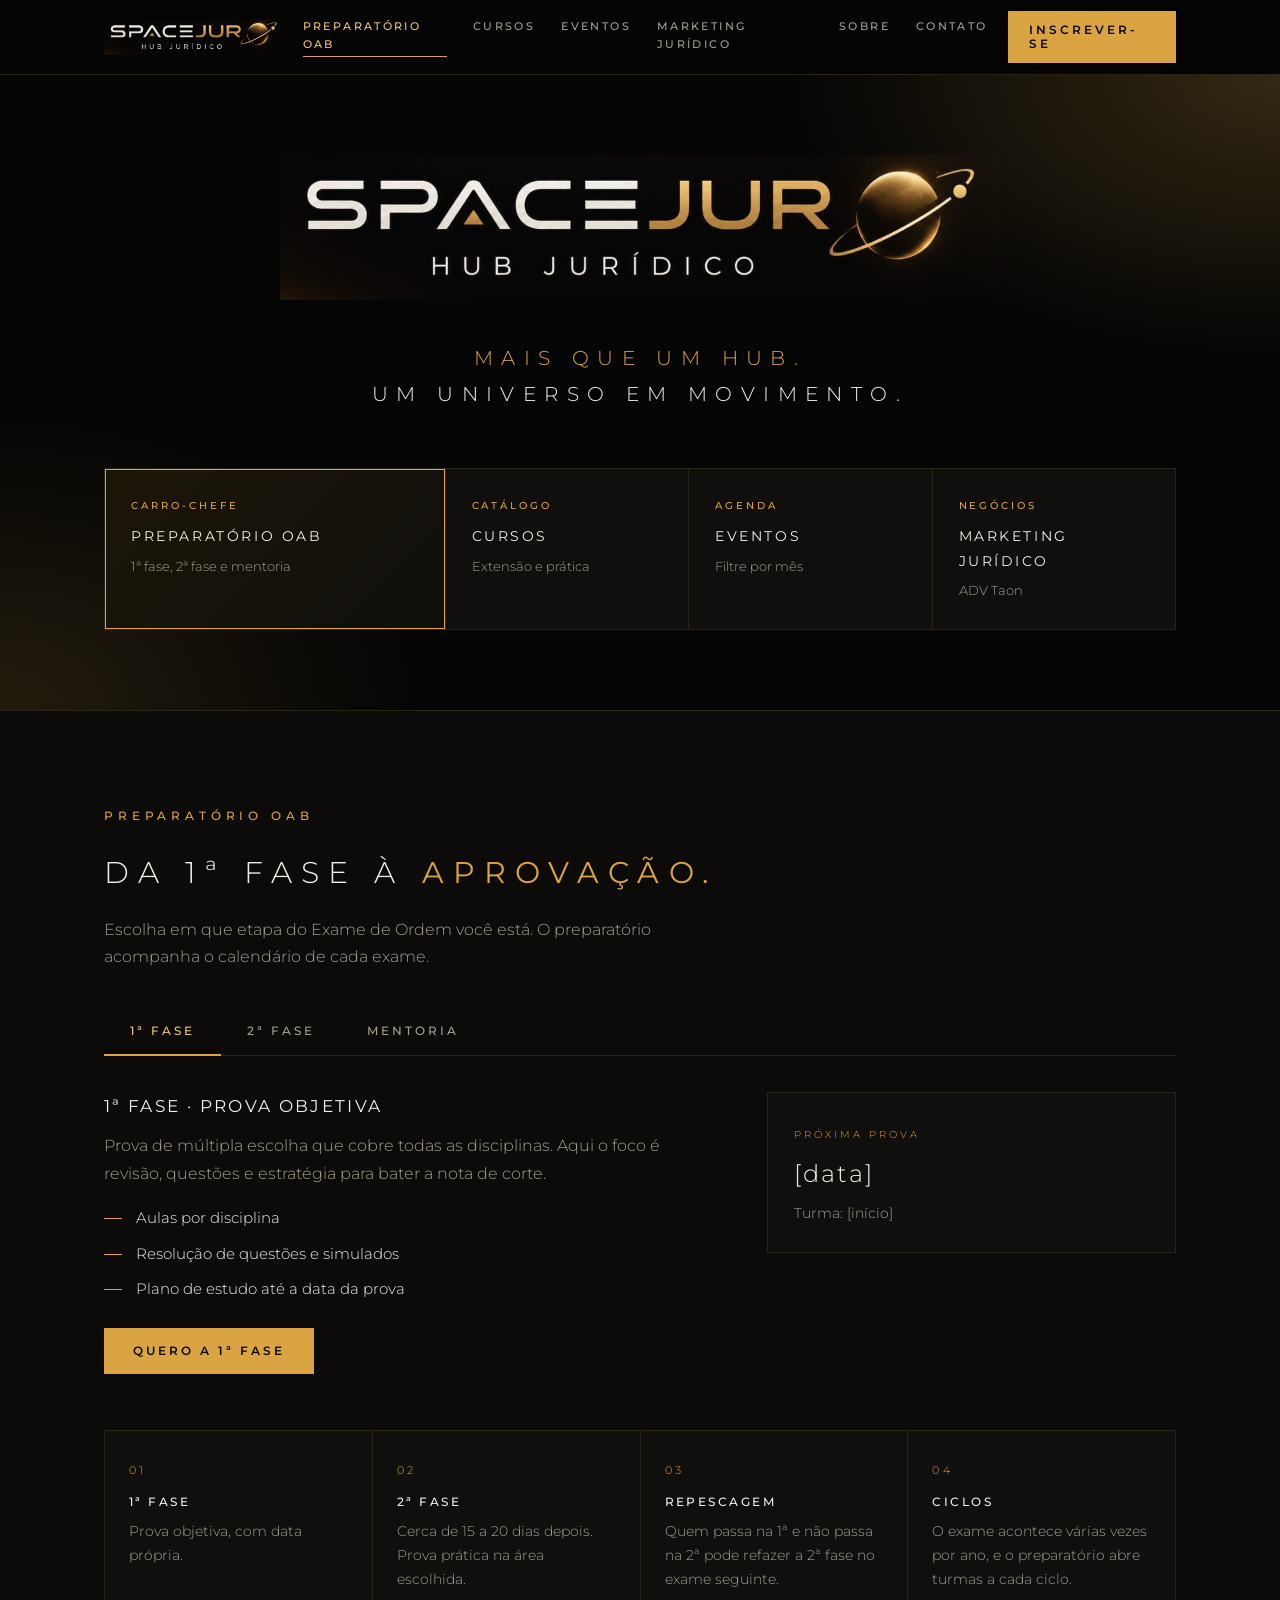
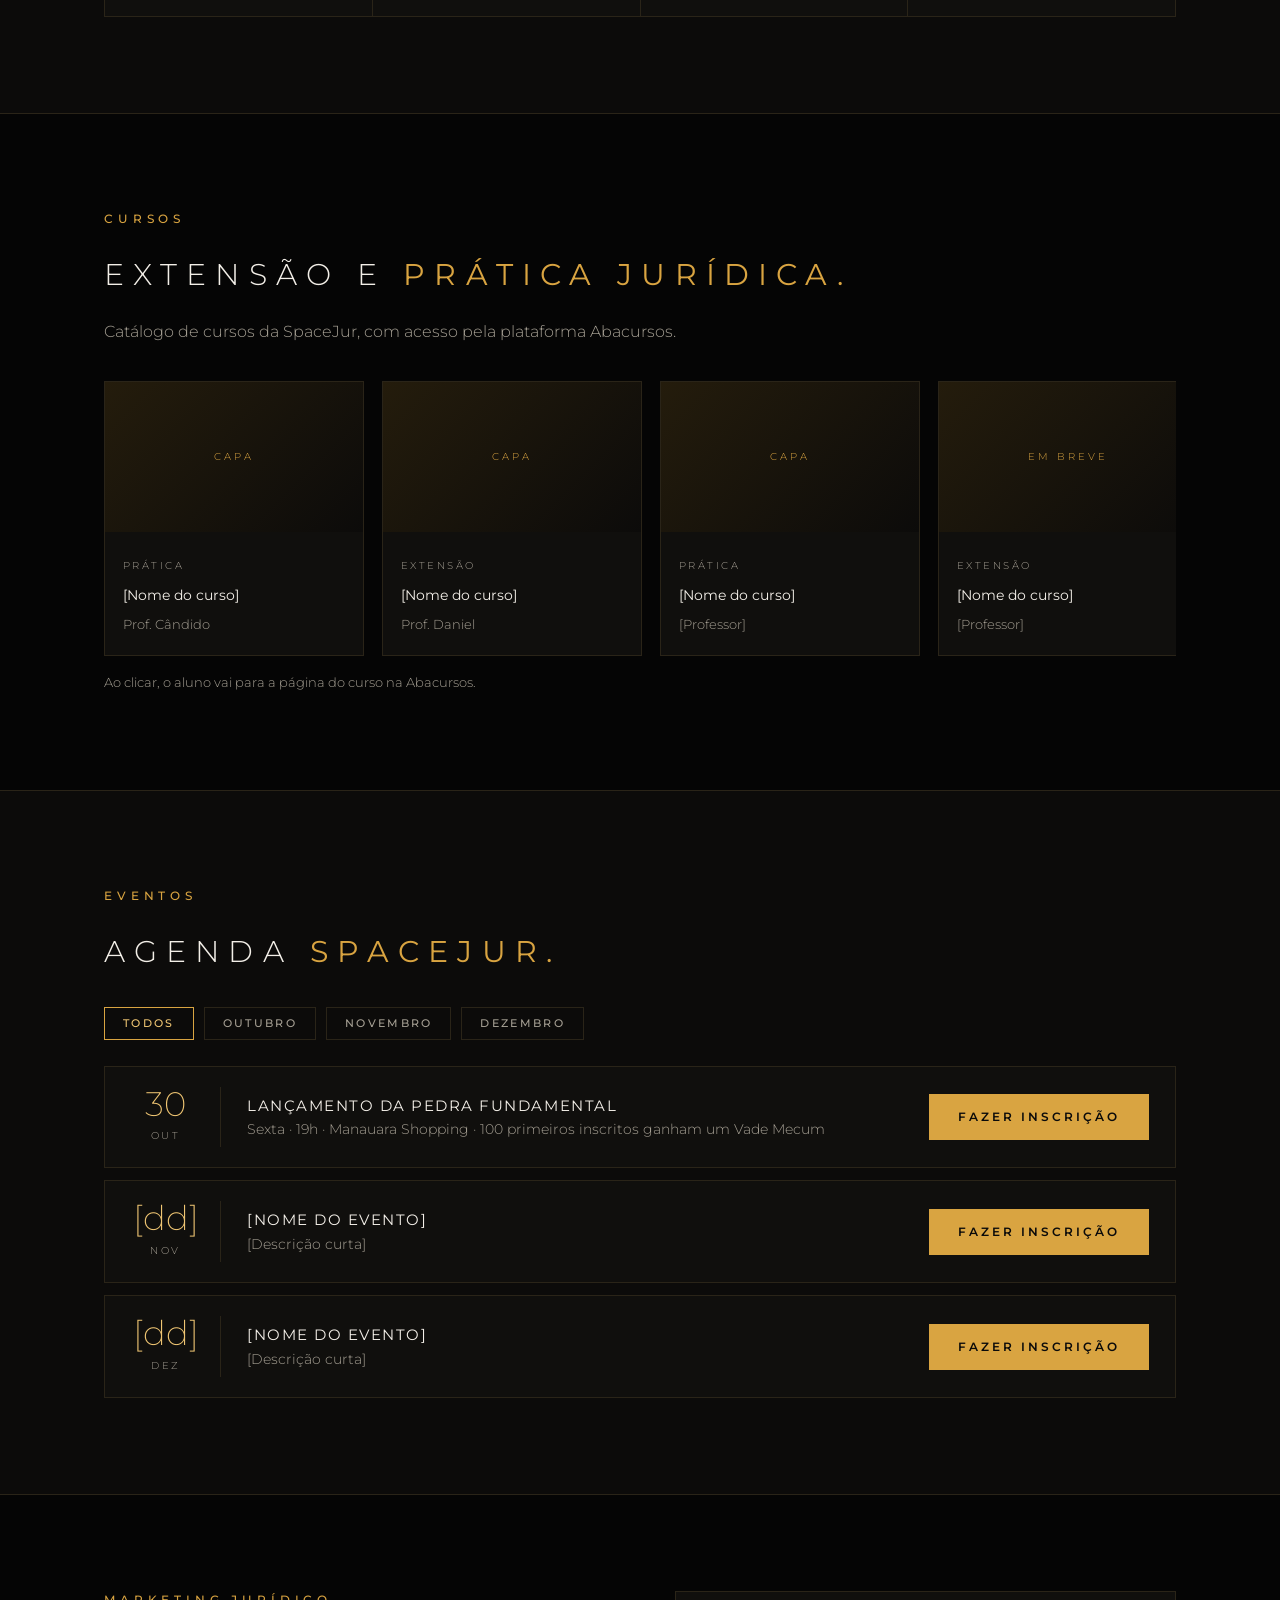
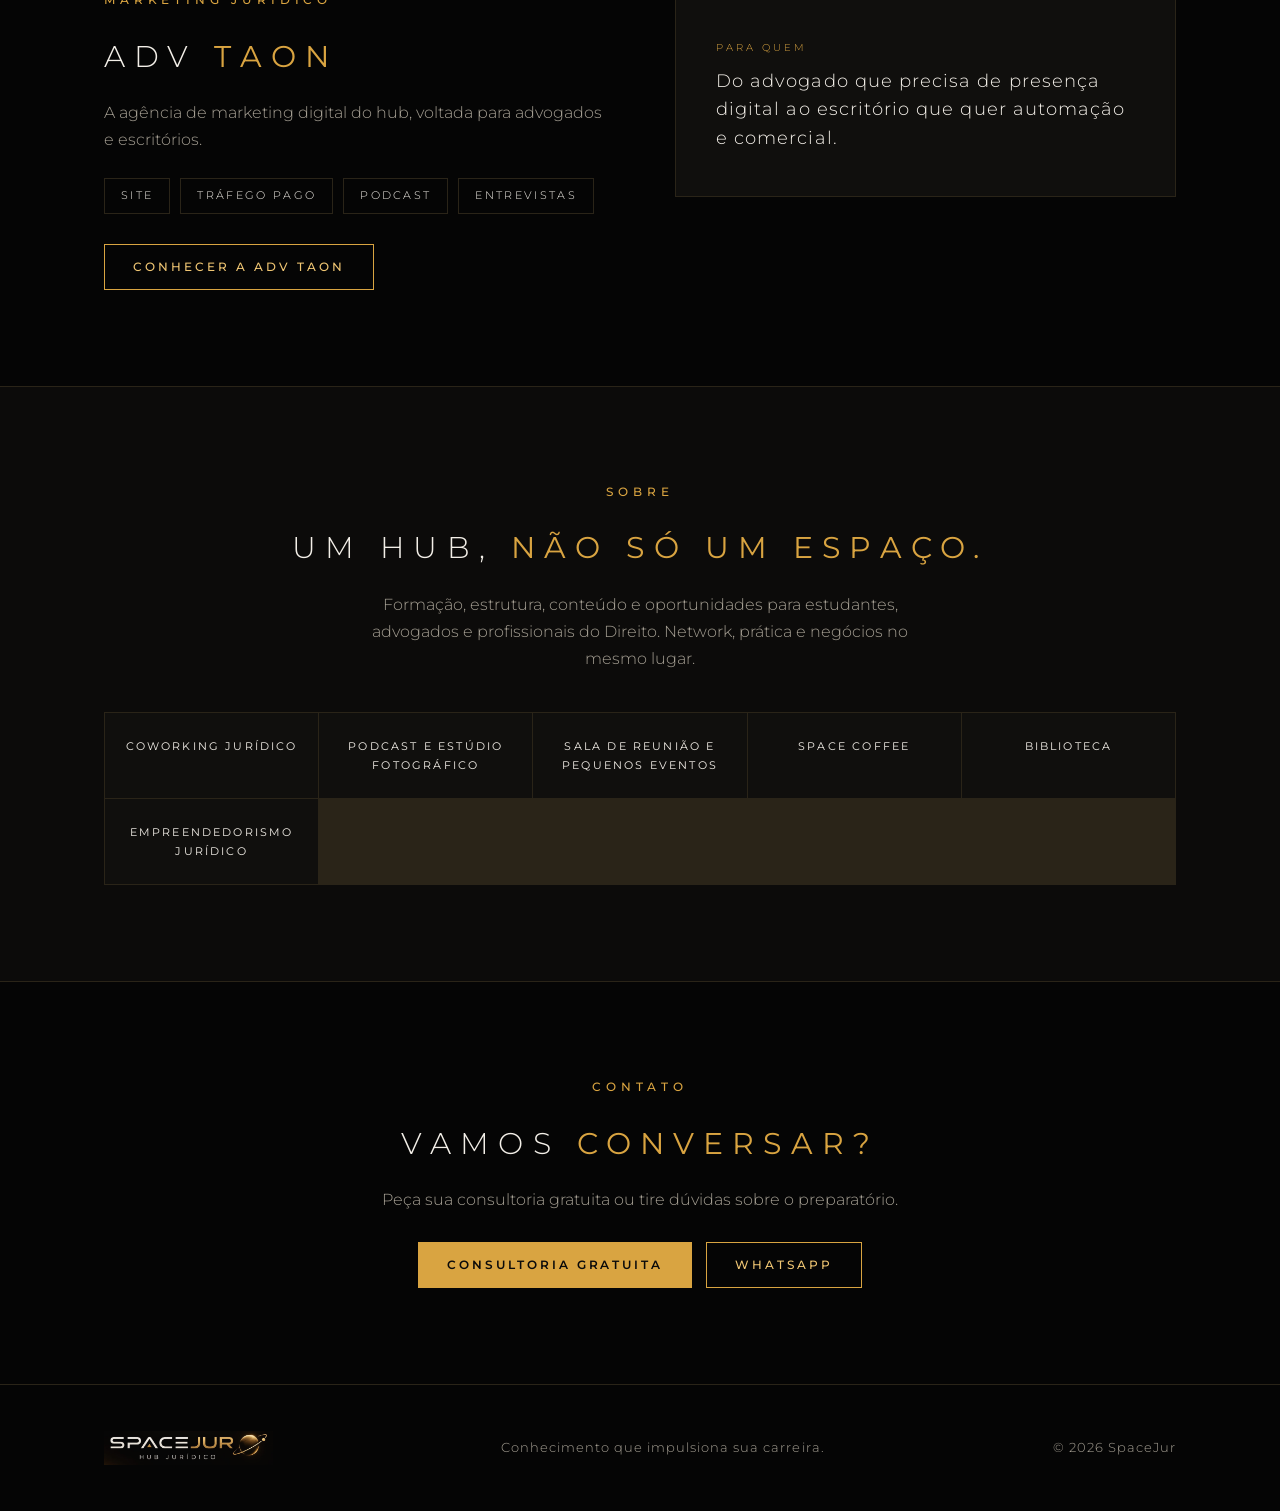
==== index.html @ 6288ab5b "Liga os botões de inscrição ao inscricao.html O Inscrever-se do cabeçalho e os botões da 1ª fase, 2ª" ====
<!doctype html>
<html lang="pt-BR">
<head>
<meta charset="utf-8">
<meta name="viewport" content="width=device-width,initial-scale=1">
<title>SpaceJur — Hub Jurídico</title>
<link rel="preconnect" href="https://fonts.googleapis.com">
<link href="https://fonts.googleapis.com/css2?family=Montserrat:wght@300;400;500;600;700&display=swap" rel="stylesheet">
<style>
:root{
  --bg:#050505; --bg2:#0c0b0a; --panel:#100f0d; --ink:#f3efe8; --mute:#a59f93;
  --gold:#d9a441; --gold2:#f0c673; --line:#2a2418;
}
*{box-sizing:border-box;margin:0;padding:0}
html{scroll-behavior:smooth;scroll-padding-top:80px}
body{font-family:Montserrat,system-ui,sans-serif;background:var(--bg);color:var(--ink);line-height:1.7;font-weight:300}
a{color:inherit;text-decoration:none}
.wrap{max-width:1120px;margin:0 auto;padding:0 24px}
section{padding:96px 0}
.eyebrow{font-size:.72rem;letter-spacing:.42em;text-transform:uppercase;color:var(--gold);margin-bottom:22px;font-weight:500}
h2{font-weight:300;font-size:clamp(1.3rem,2.8vw,1.9rem);letter-spacing:.3em;text-transform:uppercase;line-height:1.6;margin-bottom:18px}
h2 b{font-weight:400;color:var(--gold)}
.lead{color:var(--mute);max-width:600px}
.btn{display:inline-flex;align-items:center;justify-content:center;gap:12px;padding:15px 28px;font:500 .72rem Montserrat;letter-spacing:.26em;text-transform:uppercase;border:1px solid var(--gold);color:var(--gold2);background:transparent;cursor:pointer;transition:.2s}
.btn:hover{background:var(--gold);color:#0a0a0a}
.btn.solid{background:var(--gold);color:#0a0a0a;font-weight:600}
.btn.solid:hover{background:var(--gold2);border-color:var(--gold2)}
.btns{display:flex;gap:14px;flex-wrap:wrap}
.logo{display:block;mix-blend-mode:screen}

header{position:sticky;top:0;z-index:10;background:rgba(5,5,5,.92);backdrop-filter:blur(10px);border-bottom:1px solid var(--line)}
.nav{display:flex;align-items:center;justify-content:space-between;height:74px;gap:20px}
.nav .logo{height:36px}
.menu{display:flex;gap:26px;font-size:.68rem;letter-spacing:.22em;text-transform:uppercase;font-weight:500;color:var(--mute)}
.menu a:hover,.menu a.hl{color:var(--gold2)}
.menu a.hl{border-bottom:1px solid var(--gold);padding-bottom:3px}
@media(max-width:980px){.menu{display:none}}

/* 1ª dobra */
.hero{padding:0;background:
  radial-gradient(700px 400px at 100% 0%,rgba(217,164,65,.22),transparent 70%),
  radial-gradient(600px 420px at 0% 100%,rgba(217,164,65,.14),transparent 70%)}
.hero .wrap{padding-block:80px;text-align:center}
.hero .logo{width:min(720px,100%);margin:0 auto 40px}
.hero h1{font-weight:300;font-size:clamp(.9rem,2vw,1.25rem);letter-spacing:.42em;text-transform:uppercase;color:var(--gold);line-height:1.8}
.hero h1 span{display:block;color:var(--ink)}
.quick{display:grid;grid-template-columns:1.4fr 1fr 1fr 1fr;gap:1px;background:var(--line);border:1px solid var(--line);margin-top:56px;text-align:left}
@media(max-width:900px){.quick{grid-template-columns:1fr 1fr}}
@media(max-width:520px){.quick{grid-template-columns:1fr}}
.quick a{background:var(--panel);padding:28px 26px;transition:.2s;display:block}
.quick a:hover{background:#17140d}
.quick a small{display:block;font-size:.62rem;letter-spacing:.3em;text-transform:uppercase;color:var(--gold);margin-bottom:10px;font-weight:500}
.quick a b{display:block;font-weight:400;font-size:.9rem;letter-spacing:.18em;text-transform:uppercase}
.quick a span{display:block;color:var(--mute);font-size:.82rem;margin-top:6px}
.quick a.feat{background:linear-gradient(135deg,#1c1608,#100f0d);outline:1px solid var(--gold);outline-offset:-1px}

/* OAB */
.oab{background:var(--bg2);border-block:1px solid var(--line)}
.tabs{display:flex;gap:0;margin:38px 0 0;border-bottom:1px solid var(--line);flex-wrap:wrap}
.tab{padding:16px 26px;font:500 .72rem Montserrat;letter-spacing:.26em;text-transform:uppercase;color:var(--mute);background:none;border:0;border-bottom:2px solid transparent;cursor:pointer;margin-bottom:-1px}
.tab.on{color:var(--gold2);border-color:var(--gold)}
.pane{display:none;padding:36px 0 0}
.pane.on{display:grid;grid-template-columns:1.2fr .8fr;gap:50px}
@media(max-width:900px){.pane.on{grid-template-columns:1fr;gap:30px}}
.pane h3{font-weight:400;font-size:1.05rem;letter-spacing:.14em;text-transform:uppercase;margin-bottom:12px}
.pane p{color:var(--mute);margin-bottom:12px}
.list{list-style:none;display:grid;gap:10px;margin:18px 0 26px;font-size:.95rem}
.list li{display:flex;gap:14px}
.list li::before{content:"";width:18px;height:1px;background:var(--gold);margin-top:13px;flex:none}
.box{border:1px solid var(--line);background:var(--panel);padding:26px;align-self:start}
.box small{font-size:.62rem;letter-spacing:.3em;text-transform:uppercase;color:var(--gold)}
.box b{display:block;font-weight:300;font-size:1.5rem;letter-spacing:.08em;margin:8px 0 4px}
.box span{color:var(--mute);font-size:.88rem}
.how{display:grid;grid-template-columns:repeat(auto-fit,minmax(220px,1fr));gap:1px;background:var(--line);border:1px solid var(--line);margin-top:56px}
.how div{background:var(--panel);padding:24px}
.how i{font-style:normal;color:var(--gold);font-size:.7rem;letter-spacing:.3em}
.how h4{font-weight:500;font-size:.78rem;letter-spacing:.2em;text-transform:uppercase;margin:8px 0}
.how p{color:var(--mute);font-size:.88rem}

/* cursos */
.rail{display:flex;gap:18px;overflow-x:auto;padding:36px 0 10px;scroll-snap-type:x mandatory}
.course{flex:none;width:260px;scroll-snap-align:start;border:1px solid var(--line);background:var(--panel);transition:.2s}
.course:hover{border-color:var(--gold);transform:translateY(-4px)}
.course .cover{height:150px;background:linear-gradient(135deg,#241c0c,#0c0b0a);display:grid;place-items:center;font-size:.62rem;letter-spacing:.3em;text-transform:uppercase;color:var(--gold)}
.course .in{padding:18px}
.course small{font-size:.6rem;letter-spacing:.26em;text-transform:uppercase;color:var(--mute)}
.course b{display:block;font-weight:400;font-size:.9rem;margin:6px 0 2px}
.course span{color:var(--mute);font-size:.82rem}
.note{font-size:.8rem;color:var(--mute);margin-top:6px}

/* eventos */
.ev{background:var(--bg2);border-block:1px solid var(--line)}
.filter{display:flex;gap:10px;flex-wrap:wrap;margin:30px 0 26px}
.chip{padding:9px 18px;border:1px solid var(--line);background:none;color:var(--mute);font:500 .66rem Montserrat;letter-spacing:.22em;text-transform:uppercase;cursor:pointer}
.chip.on{border-color:var(--gold);color:var(--gold2)}
.evlist{display:grid;gap:12px}
.event{display:grid;grid-template-columns:90px 1fr auto;gap:26px;align-items:center;border:1px solid var(--line);background:var(--panel);padding:20px 26px}
@media(max-width:700px){.event{grid-template-columns:70px 1fr}.event .btn{grid-column:1/-1}}
.event .d{text-align:center;border-right:1px solid var(--line);padding-right:20px}
.event .d b{display:block;font-weight:200;font-size:2.1rem;color:var(--gold2);line-height:1}
.event .d small{font-size:.6rem;letter-spacing:.26em;text-transform:uppercase;color:var(--mute)}
.event h4{font-weight:400;font-size:.95rem;letter-spacing:.1em;text-transform:uppercase}
.event p{color:var(--mute);font-size:.85rem}
.empty{display:none;color:var(--mute);padding:20px 0}

/* adv taon */
.two{display:grid;grid-template-columns:1fr 1fr;gap:70px;align-items:center}
@media(max-width:900px){.two{grid-template-columns:1fr;gap:36px}}
.tags{display:flex;flex-wrap:wrap;gap:10px;margin:24px 0 30px}
.tags span{border:1px solid var(--line);padding:8px 16px;font-size:.66rem;letter-spacing:.22em;text-transform:uppercase;color:var(--ink)}

/* hub */
.tiles{display:grid;grid-template-columns:repeat(auto-fit,minmax(200px,1fr));gap:1px;background:var(--line);border:1px solid var(--line);margin-top:40px}
.tile{background:var(--panel);padding:24px 18px;text-align:center;font-size:.68rem;letter-spacing:.2em;text-transform:uppercase;font-weight:400}
.hub{background:var(--bg2);border-block:1px solid var(--line);text-align:center}
.hub .lead{margin:0 auto}

footer{padding:46px 0;border-top:1px solid var(--line);color:var(--mute);font-size:.8rem;letter-spacing:.08em}
footer .row{display:flex;justify-content:space-between;gap:24px;flex-wrap:wrap;align-items:center}
footer .logo{height:34px}
</style>
</head>
<body>

<header>
  <div class="wrap nav">
    <a href="#"><img class="logo" src="logo.jpg" alt="SpaceJur — Hub Jurídico"></a>
    <nav class="menu">
      <a href="#oab" class="hl">Preparatório OAB</a>
      <a href="#cursos">Cursos</a>
      <a href="#eventos">Eventos</a>
      <a href="#marketing">Marketing Jurídico</a>
      <a href="#sobre">Sobre</a>
      <a href="#contato">Contato</a>
    </nav>
    <a href="inscricao.html" class="btn solid" style="padding:11px 20px">Inscrever-se</a>
  </div>
</header>

<!-- 1ª dobra -->
<section class="hero">
  <div class="wrap">
    <img class="logo" src="logo.jpg" alt="SpaceJur — Hub Jurídico">
    <h1>Mais que um hub.<span>Um universo em movimento.</span></h1>
    <div class="quick">
      <a href="#oab" class="feat"><small>Carro-chefe</small><b>Preparatório OAB</b><span>1ª fase, 2ª fase e mentoria</span></a>
      <a href="#cursos"><small>Catálogo</small><b>Cursos</b><span>Extensão e prática</span></a>
      <a href="#eventos"><small>Agenda</small><b>Eventos</b><span>Filtre por mês</span></a>
      <a href="#marketing"><small>Negócios</small><b>Marketing Jurídico</b><span>ADV Taon</span></a>
    </div>
  </div>
</section>

<!-- Preparatório OAB -->
<section class="oab" id="oab">
  <div class="wrap">
    <div class="eyebrow">Preparatório OAB</div>
    <h2>Da 1ª fase à <b>aprovação.</b></h2>
    <p class="lead">Escolha em que etapa do Exame de Ordem você está. O preparatório acompanha o calendário de cada exame.</p>

    <div class="tabs" role="tablist">
      <button class="tab on" data-t="p1">1ª Fase</button>
      <button class="tab" data-t="p2">2ª Fase</button>
      <button class="tab" data-t="p3">Mentoria</button>
    </div>

    <div class="pane on" id="p1">
      <div>
        <h3>1ª Fase · prova objetiva</h3>
        <p>Prova de múltipla escolha que cobre todas as disciplinas. Aqui o foco é revisão, questões e estratégia para bater a nota de corte.</p>
        <ul class="list"><li>Aulas por disciplina</li><li>Resolução de questões e simulados</li><li>Plano de estudo até a data da prova</li></ul>
        <a href="inscricao.html" class="btn solid">Quero a 1ª fase</a>
      </div>
      <div class="box"><small>Próxima prova</small><b>[data]</b><span>Turma: [início]</span></div>
    </div>

    <div class="pane" id="p2">
      <div>
        <h3>2ª Fase · prova prático-profissional</h3>
        <p>Você escolhe a área na inscrição do exame (Penal, Trabalhista, Tributário, entre outras). A prova tem questões discursivas e uma peça prática.</p>
        <ul class="list"><li>Turmas por área de escolha</li><li>Treino de peças e correção</li><li>Revisão final antes da prova</li></ul>
        <a href="inscricao.html" class="btn solid">Quero a 2ª fase</a>
      </div>
      <div class="box"><small>Próxima prova</small><b>[data]</b><span>Turma: [início]</span></div>
    </div>

    <div class="pane" id="p3">
      <div>
        <h3>Mentoria</h3>
        <p>Acompanhamento individual para quem quer direção: diagnóstico, metas e ajustes ao longo da preparação.</p>
        <ul class="list"><li>Diagnóstico do seu momento</li><li>Encontros de acompanhamento</li><li>Feedback direto sobre desempenho</li></ul>
        <a href="inscricao.html" class="btn solid">Quero mentoria</a>
      </div>
      <div class="box"><small>Formato</small><b>[a definir]</b><span>Vagas limitadas</span></div>
    </div>

    <div class="how">
      <div><i>01</i><h4>1ª fase</h4><p>Prova objetiva, com data própria.</p></div>
      <div><i>02</i><h4>2ª fase</h4><p>Cerca de 15 a 20 dias depois. Prova prática na área escolhida.</p></div>
      <div><i>03</i><h4>Repescagem</h4><p>Quem passa na 1ª e não passa na 2ª pode refazer a 2ª fase no exame seguinte.</p></div>
      <div><i>04</i><h4>Ciclos</h4><p>O exame acontece várias vezes por ano, e o preparatório abre turmas a cada ciclo.</p></div>
    </div>
  </div>
</section>

<!-- Cursos -->
<section id="cursos">
  <div class="wrap">
    <div class="eyebrow">Cursos</div>
    <h2>Extensão e <b>prática jurídica.</b></h2>
    <p class="lead">Catálogo de cursos da SpaceJur, com acesso pela plataforma Abacursos.</p>
    <div class="rail">
      <a href="#" class="course"><div class="cover">Capa</div><div class="in"><small>Prática</small><b>[Nome do curso]</b><span>Prof. Cândido</span></div></a>
      <a href="#" class="course"><div class="cover">Capa</div><div class="in"><small>Extensão</small><b>[Nome do curso]</b><span>Prof. Daniel</span></div></a>
      <a href="#" class="course"><div class="cover">Capa</div><div class="in"><small>Prática</small><b>[Nome do curso]</b><span>[Professor]</span></div></a>
      <a href="#" class="course"><div class="cover">Em breve</div><div class="in"><small>Extensão</small><b>[Nome do curso]</b><span>[Professor]</span></div></a>
    </div>
    <p class="note">Ao clicar, o aluno vai para a página do curso na Abacursos.</p>
  </div>
</section>

<!-- Eventos -->
<section class="ev" id="eventos">
  <div class="wrap">
    <div class="eyebrow">Eventos</div>
    <h2>Agenda <b>SpaceJur.</b></h2>
    <div class="filter" id="chips">
      <button class="chip on" data-m="all">Todos</button>
      <button class="chip" data-m="10">Outubro</button>
      <button class="chip" data-m="11">Novembro</button>
      <button class="chip" data-m="12">Dezembro</button>
    </div>
    <div class="evlist" id="evs">
      <div class="event" data-m="10"><div class="d"><b>30</b><small>Out</small></div><div><h4>Lançamento da pedra fundamental</h4><p>Sexta · 19h · Manauara Shopping · 100 primeiros inscritos ganham um Vade Mecum</p></div><a href="inscricao.html" class="btn solid">Fazer inscrição</a></div>
      <div class="event" data-m="11"><div class="d"><b>[dd]</b><small>Nov</small></div><div><h4>[Nome do evento]</h4><p>[Descrição curta]</p></div><a href="#" class="btn solid">Fazer inscrição</a></div>
      <div class="event" data-m="12"><div class="d"><b>[dd]</b><small>Dez</small></div><div><h4>[Nome do evento]</h4><p>[Descrição curta]</p></div><a href="#" class="btn solid">Fazer inscrição</a></div>
    </div>
  </div>
</section>

<!-- Marketing jurídico -->
<section id="marketing">
  <div class="wrap two">
    <div>
      <div class="eyebrow">Marketing Jurídico</div>
      <h2>ADV <b>Taon</b></h2>
      <p class="lead">A agência de marketing digital do hub, voltada para advogados e escritórios.</p>
      <div class="tags"><span>Site</span><span>Tráfego pago</span><span>Podcast</span><span>Entrevistas</span></div>
      <a href="https://advtaon.com" target="_blank" rel="noopener" class="btn">Conhecer a ADV Taon</a>
    </div>
    <div class="box" style="padding:40px">
      <small>Para quem</small>
      <b style="font-size:1.1rem;line-height:1.6;letter-spacing:.06em">Do advogado que precisa de presença digital ao escritório que quer automação e comercial.</b>
    </div>
  </div>
</section>

<!-- Hub -->
<section class="hub" id="sobre">
  <div class="wrap">
    <div class="eyebrow">Sobre</div>
    <h2>Um hub, <b>não só um espaço.</b></h2>
    <p class="lead">Formação, estrutura, conteúdo e oportunidades para estudantes, advogados e profissionais do Direito. Network, prática e negócios no mesmo lugar.</p>
    <div class="tiles">
      <div class="tile">Coworking jurídico</div>
      <div class="tile">Podcast e estúdio fotográfico</div>
      <div class="tile">Sala de reunião e pequenos eventos</div>
      <div class="tile">Space Coffee</div>
      <div class="tile">Biblioteca</div>
      <div class="tile">Empreendedorismo jurídico</div>
    </div>
  </div>
</section>

<section id="contato" style="text-align:center">
  <div class="wrap">
    <div class="eyebrow">Contato</div>
    <h2>Vamos <b>conversar?</b></h2>
    <p class="lead" style="margin:0 auto 28px">Peça sua consultoria gratuita ou tire dúvidas sobre o preparatório.</p>
    <div class="btns" style="justify-content:center"><a href="#" class="btn solid">Consultoria gratuita</a><a href="#" class="btn">WhatsApp</a></div>
  </div>
</section>

<footer>
  <div class="wrap row">
    <a href="#"><img class="logo" src="logo.jpg" alt="SpaceJur"></a>
    <div>Conhecimento que impulsiona sua carreira.</div>
    <div>© 2026 SpaceJur</div>
  </div>
</footer>

<script>
// abas do preparatório
document.querySelectorAll('.tab').forEach(t=>t.onclick=()=>{
  document.querySelectorAll('.tab,.pane').forEach(e=>e.classList.remove('on'));
  t.classList.add('on'); document.getElementById(t.dataset.t).classList.add('on');
});
// filtro de eventos por mês
document.querySelectorAll('.chip').forEach(c=>c.onclick=()=>{
  document.querySelectorAll('.chip').forEach(e=>e.classList.remove('on')); c.classList.add('on');
  document.querySelectorAll('#evs .event').forEach(ev=>ev.style.display=(c.dataset.m==='all'||ev.dataset.m===c.dataset.m)?'':'none');
});
</script>
</body>
</html>
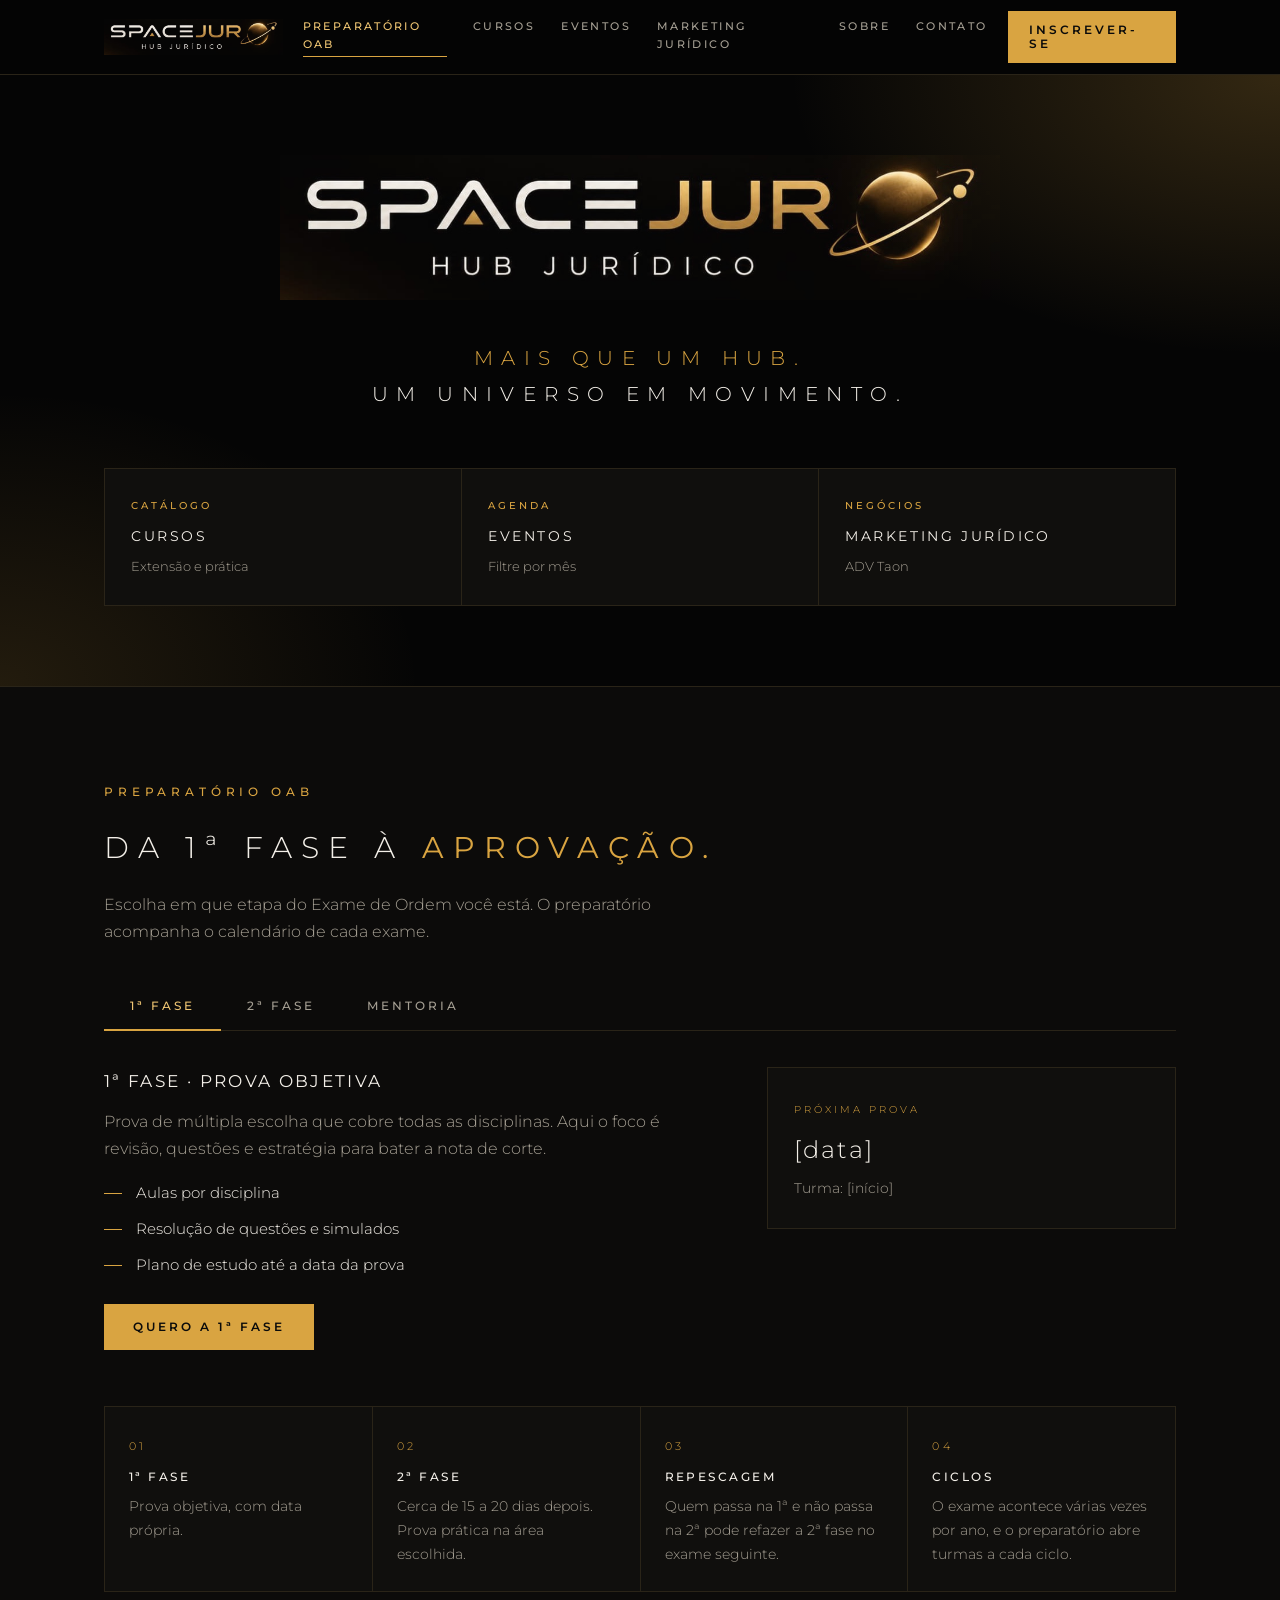
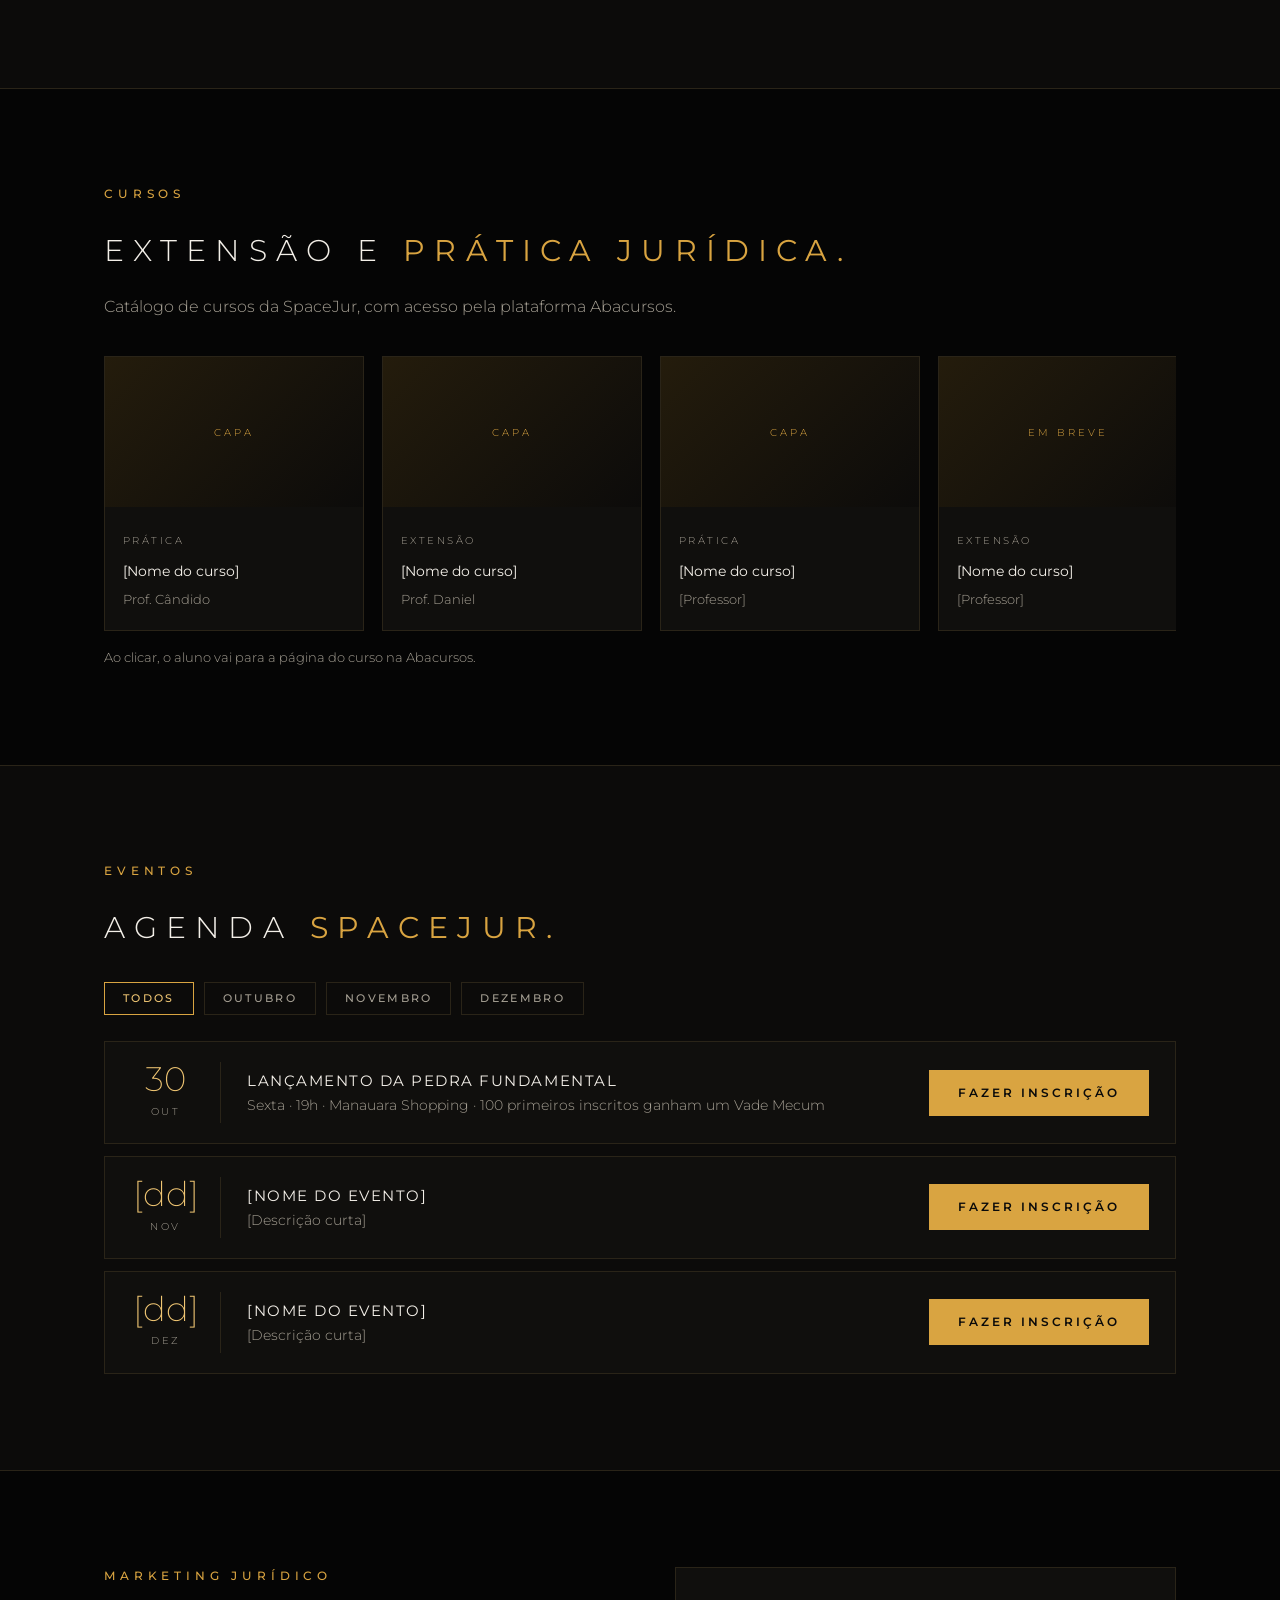
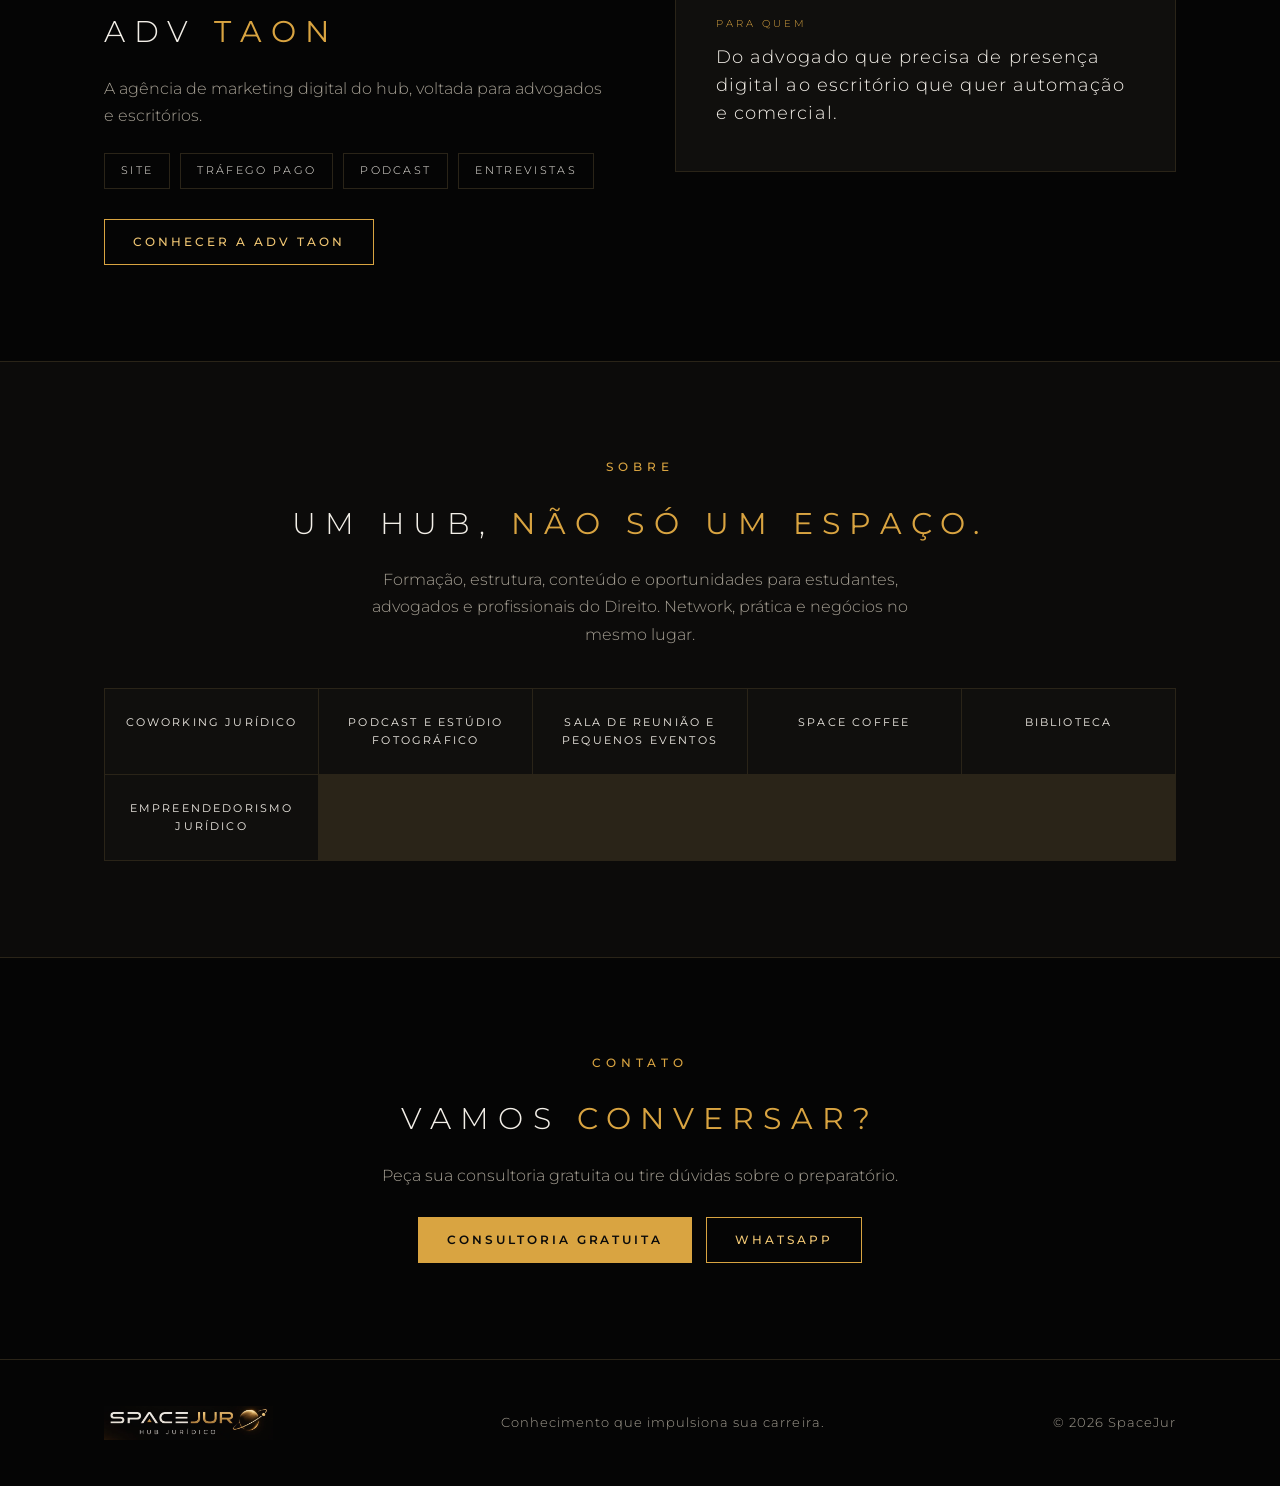
==== commit d8049575: "Remove o card Preparatório OAB da primeira dobra A grade de atalhos passa a ter três colunas (Cursos" ====
--- a/index.html
+++ b/index.html
@@ -44,8 +44,8 @@
 .hero .logo{width:min(720px,100%);margin:0 auto 40px}
 .hero h1{font-weight:300;font-size:clamp(.9rem,2vw,1.25rem);letter-spacing:.42em;text-transform:uppercase;color:var(--gold);line-height:1.8}
 .hero h1 span{display:block;color:var(--ink)}
-.quick{display:grid;grid-template-columns:1.4fr 1fr 1fr 1fr;gap:1px;background:var(--line);border:1px solid var(--line);margin-top:56px;text-align:left}
-@media(max-width:900px){.quick{grid-template-columns:1fr 1fr}}
+.quick{display:grid;grid-template-columns:repeat(3,1fr);gap:1px;background:var(--line);border:1px solid var(--line);margin-top:56px;text-align:left}
+@media(max-width:900px){.quick{grid-template-columns:1fr 1fr}.quick a:last-child{grid-column:1/-1}}
 @media(max-width:520px){.quick{grid-template-columns:1fr}}
 .quick a{background:var(--panel);padding:28px 26px;transition:.2s;display:block}
 .quick a:hover{background:#17140d}
@@ -143,7 +143,6 @@
     <img class="logo" src="logo.jpg" alt="SpaceJur — Hub Jurídico">
     <h1>Mais que um hub.<span>Um universo em movimento.</span></h1>
     <div class="quick">
-      <a href="#oab" class="feat"><small>Carro-chefe</small><b>Preparatório OAB</b><span>1ª fase, 2ª fase e mentoria</span></a>
       <a href="#cursos"><small>Catálogo</small><b>Cursos</b><span>Extensão e prática</span></a>
       <a href="#eventos"><small>Agenda</small><b>Eventos</b><span>Filtre por mês</span></a>
       <a href="#marketing"><small>Negócios</small><b>Marketing Jurídico</b><span>ADV Taon</span></a>
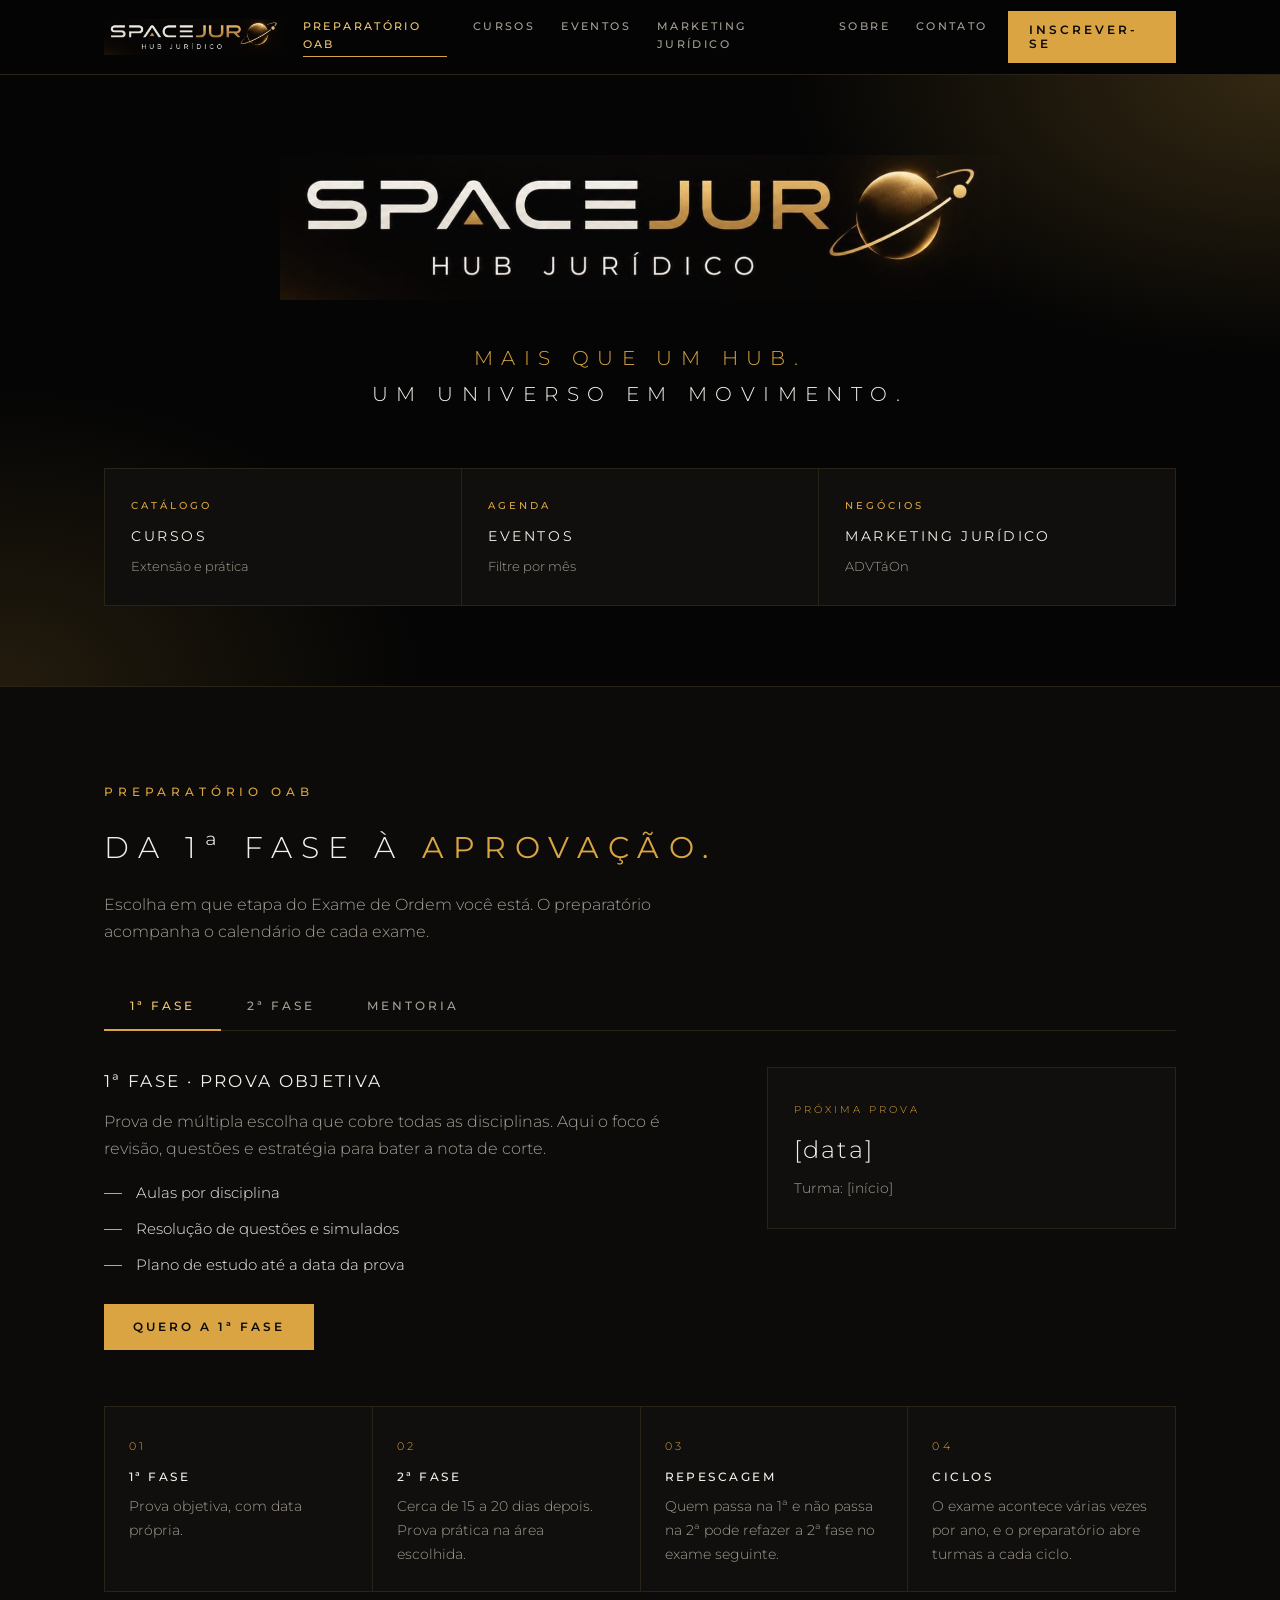
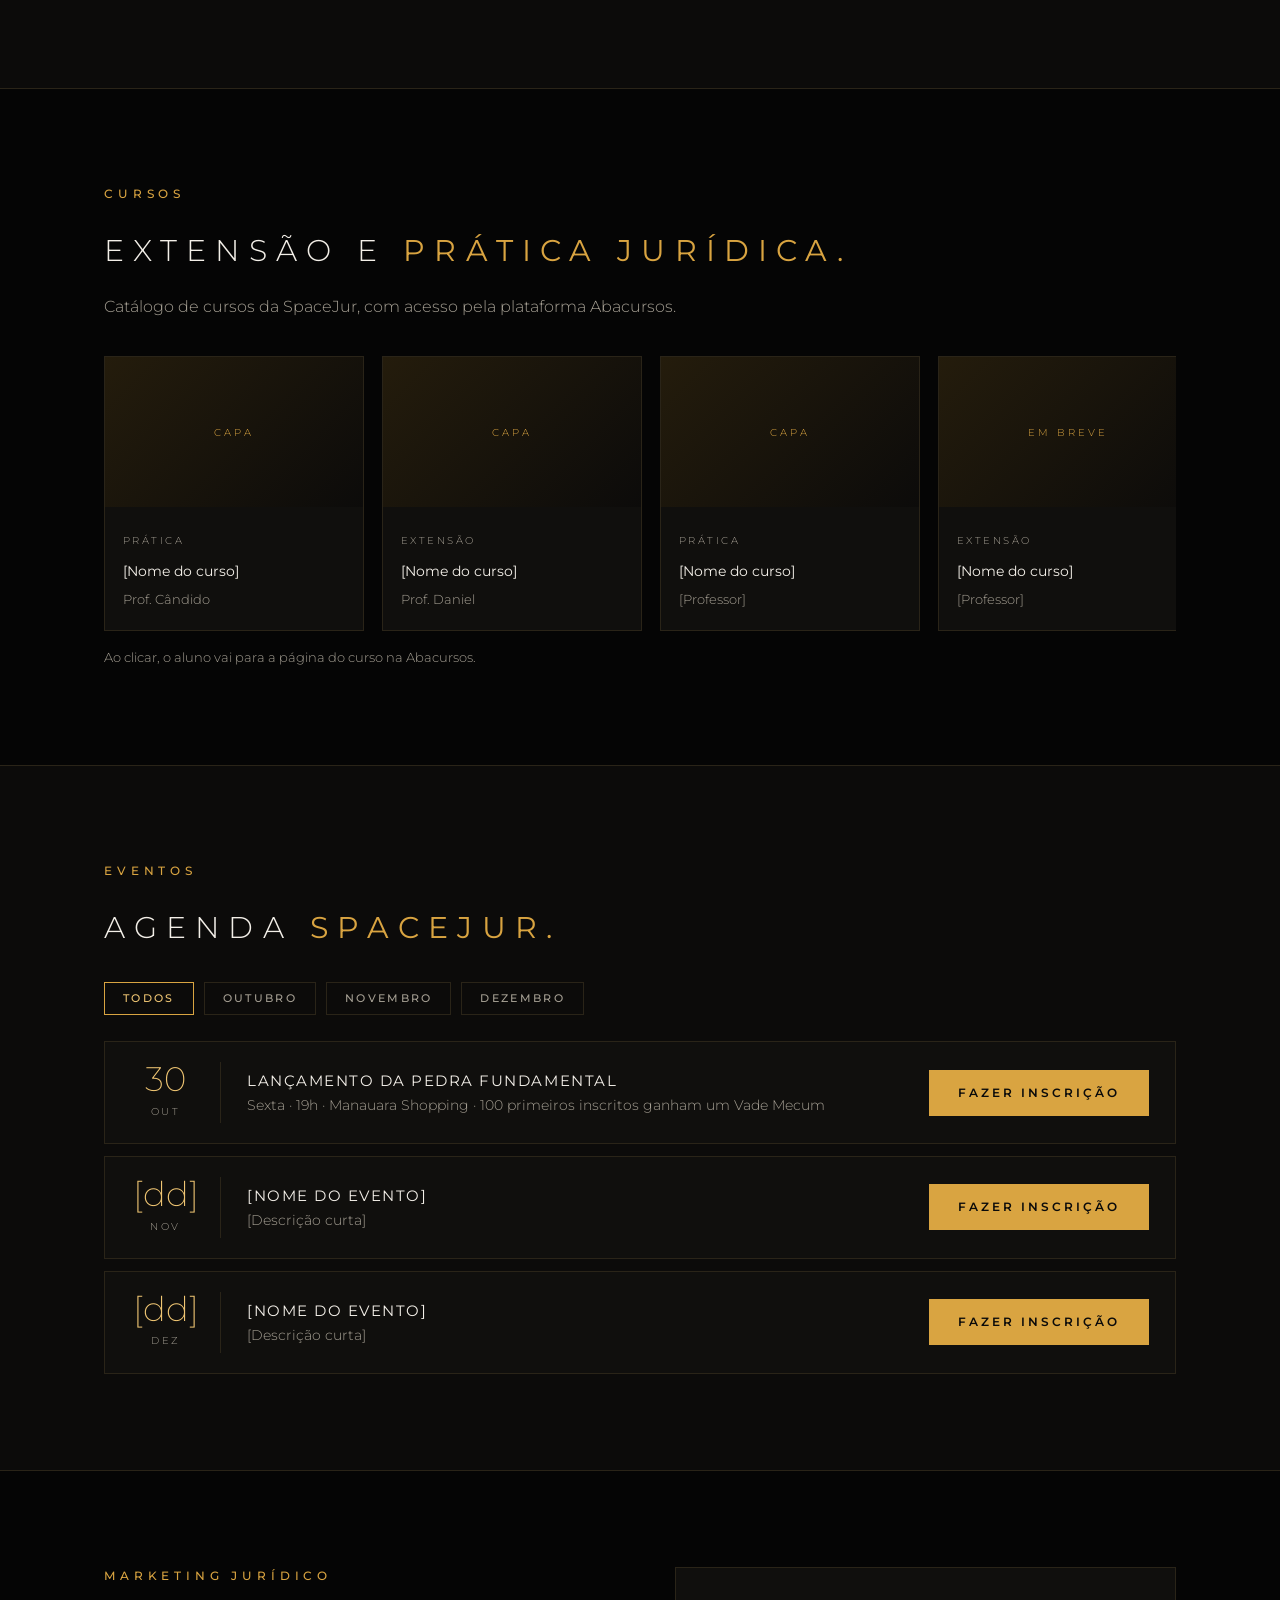
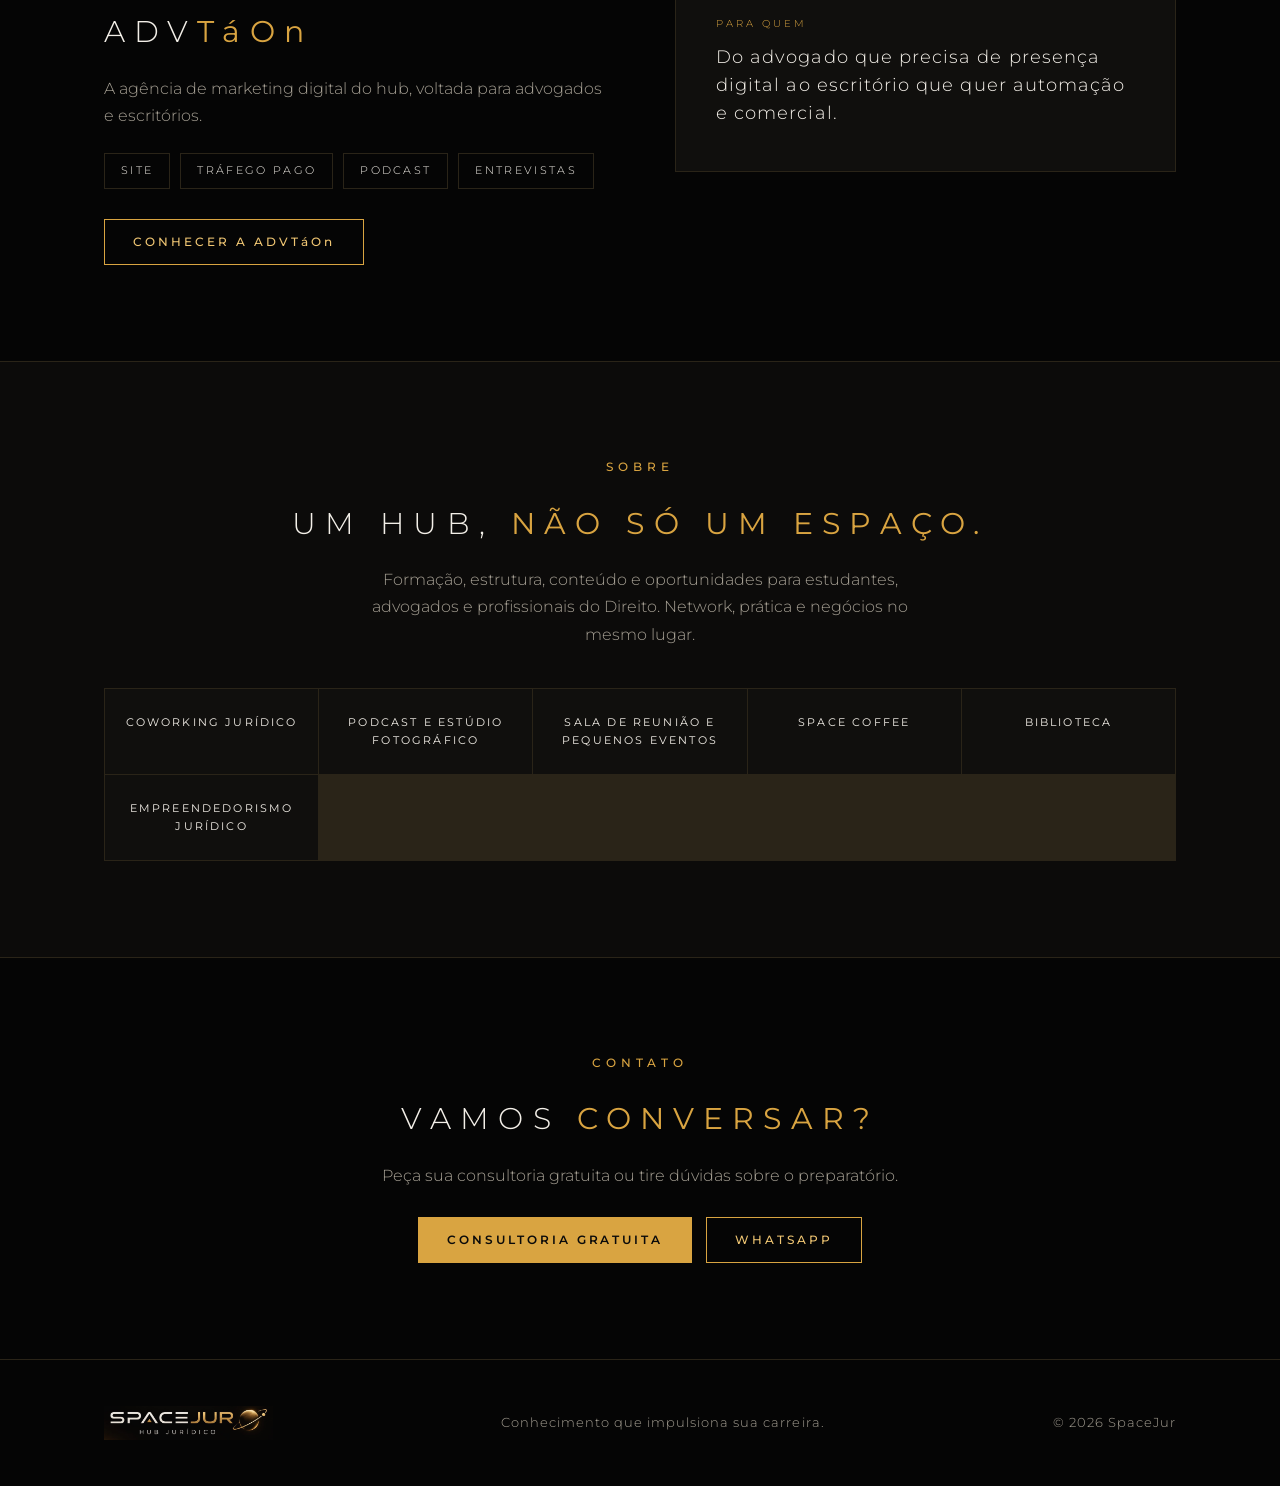
==== commit c661078c: "Corrige a grafia para ADVTáOn Atalho da primeira dobra, título da seção de marketing e botão passam " ====
--- a/index.html
+++ b/index.html
@@ -103,7 +103,7 @@
 .event p{color:var(--mute);font-size:.85rem}
 .empty{display:none;color:var(--mute);padding:20px 0}
 
-/* adv taon */
+/* ADVTáOn */
 .two{display:grid;grid-template-columns:1fr 1fr;gap:70px;align-items:center}
 @media(max-width:900px){.two{grid-template-columns:1fr;gap:36px}}
 .tags{display:flex;flex-wrap:wrap;gap:10px;margin:24px 0 30px}
@@ -145,7 +145,7 @@
     <div class="quick">
       <a href="#cursos"><small>Catálogo</small><b>Cursos</b><span>Extensão e prática</span></a>
       <a href="#eventos"><small>Agenda</small><b>Eventos</b><span>Filtre por mês</span></a>
-      <a href="#marketing"><small>Negócios</small><b>Marketing Jurídico</b><span>ADV Taon</span></a>
+      <a href="#marketing"><small>Negócios</small><b>Marketing Jurídico</b><span>ADVTáOn</span></a>
     </div>
   </div>
 </section>
@@ -242,10 +242,10 @@
   <div class="wrap two">
     <div>
       <div class="eyebrow">Marketing Jurídico</div>
-      <h2>ADV <b>Taon</b></h2>
+      <h2 style="text-transform:none">ADV<b>TáOn</b></h2>
       <p class="lead">A agência de marketing digital do hub, voltada para advogados e escritórios.</p>
       <div class="tags"><span>Site</span><span>Tráfego pago</span><span>Podcast</span><span>Entrevistas</span></div>
-      <a href="https://advtaon.com" target="_blank" rel="noopener" class="btn">Conhecer a ADV Taon</a>
+      <a href="https://advtaon.com" target="_blank" rel="noopener" class="btn"><span>Conhecer a <span style="text-transform:none">ADVTáOn</span></span></a>
     </div>
     <div class="box" style="padding:40px">
       <small>Para quem</small>
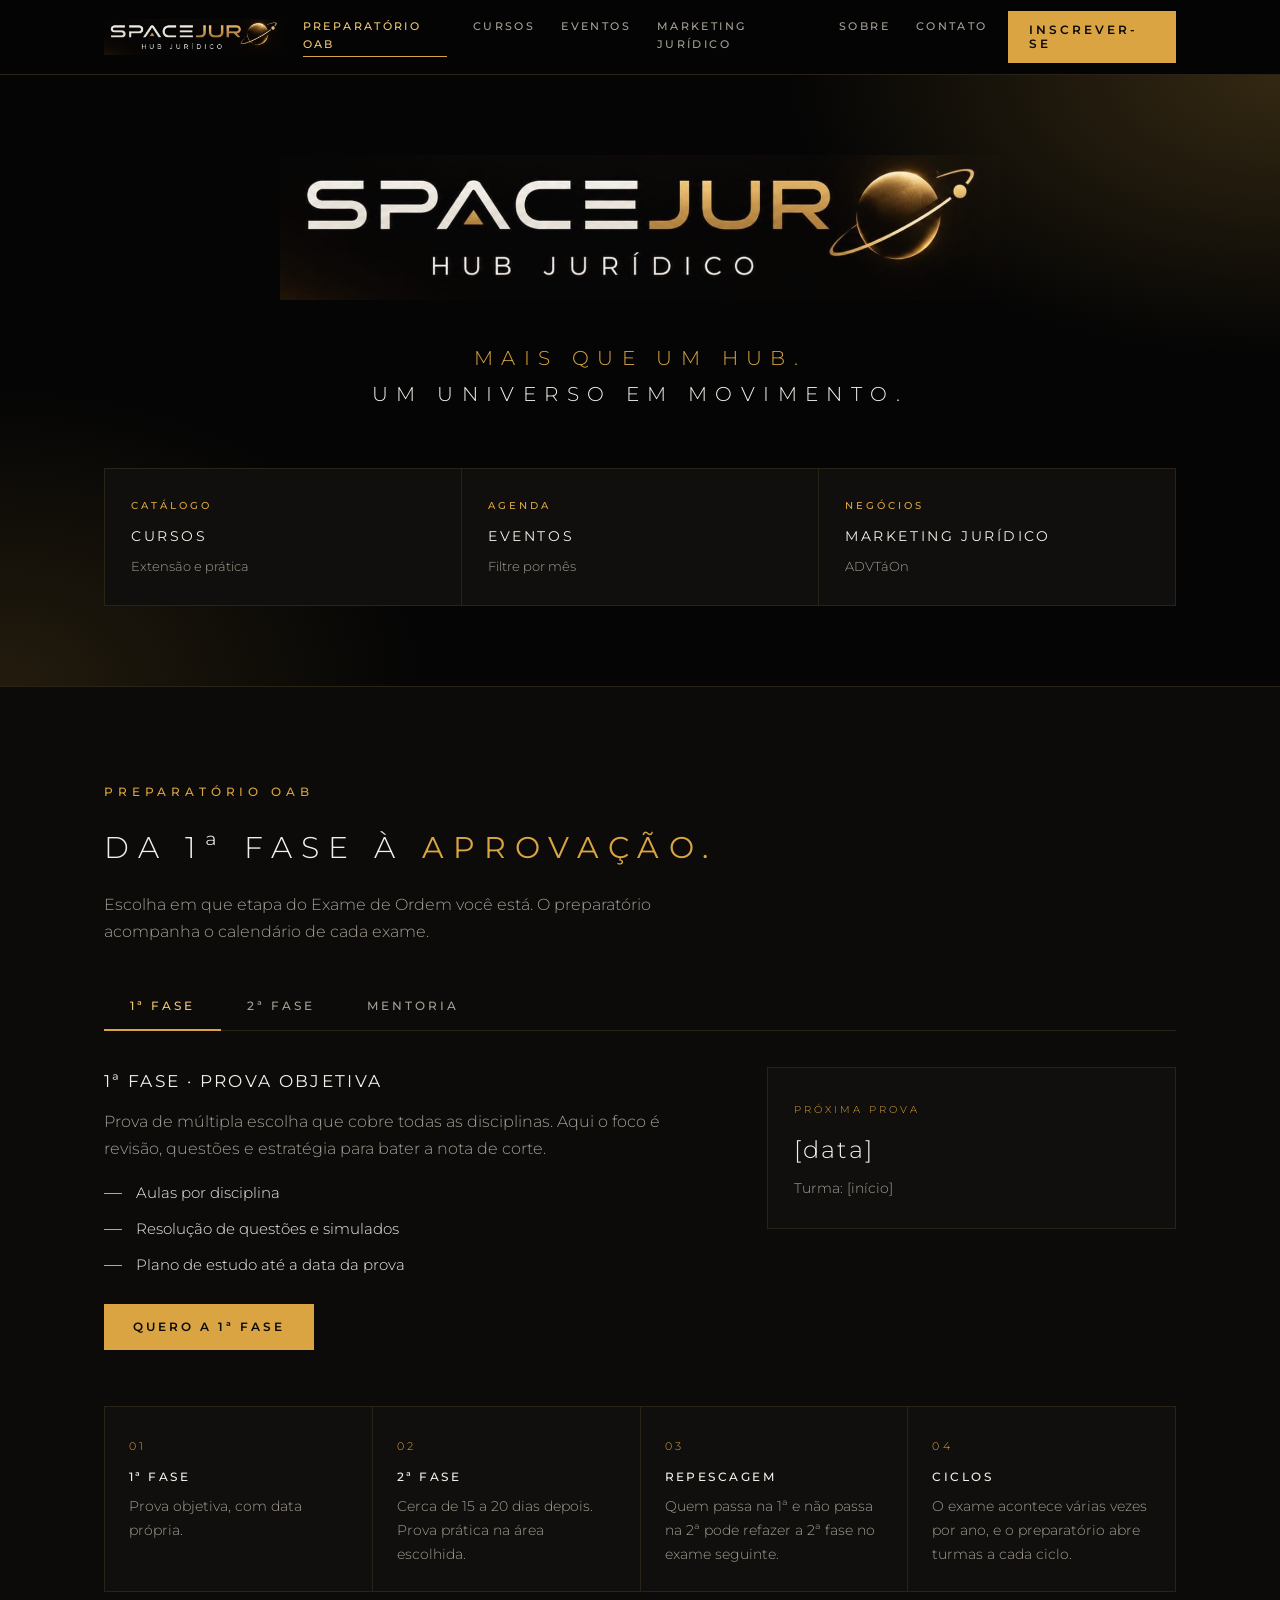
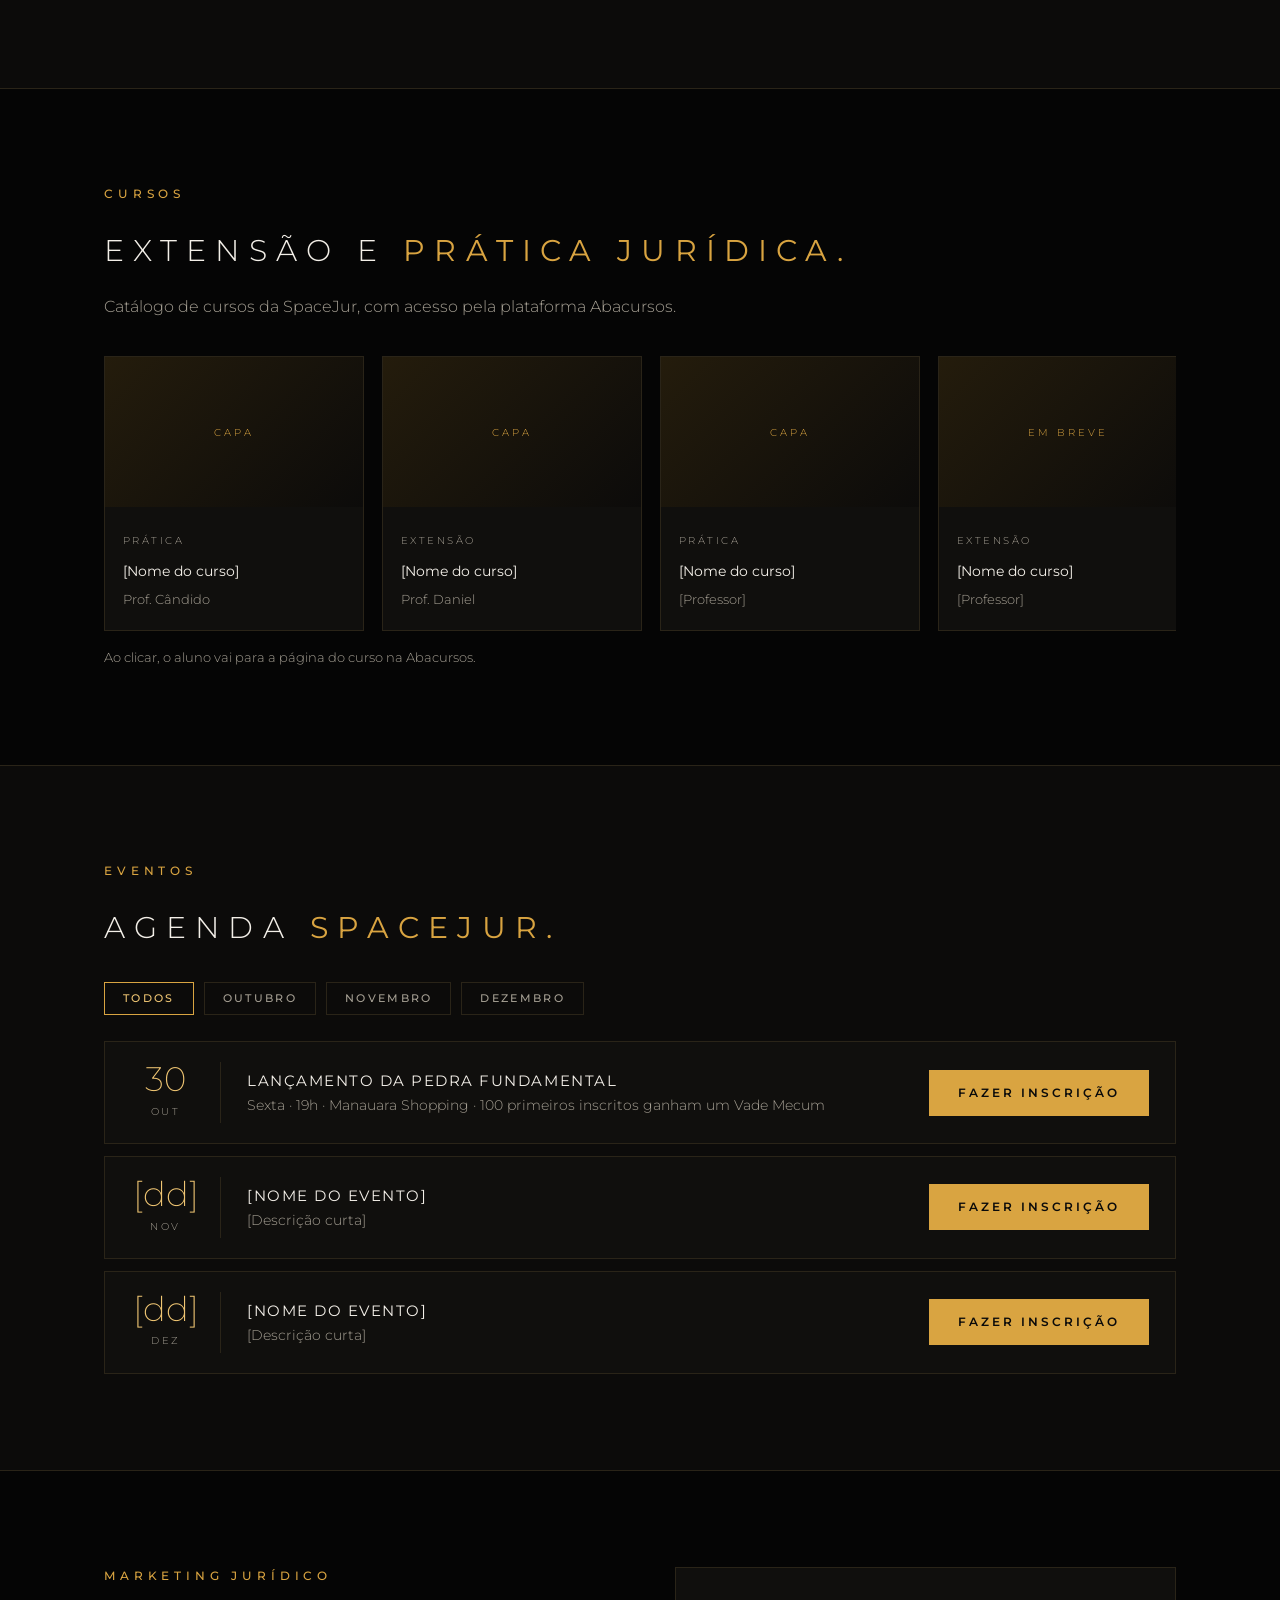
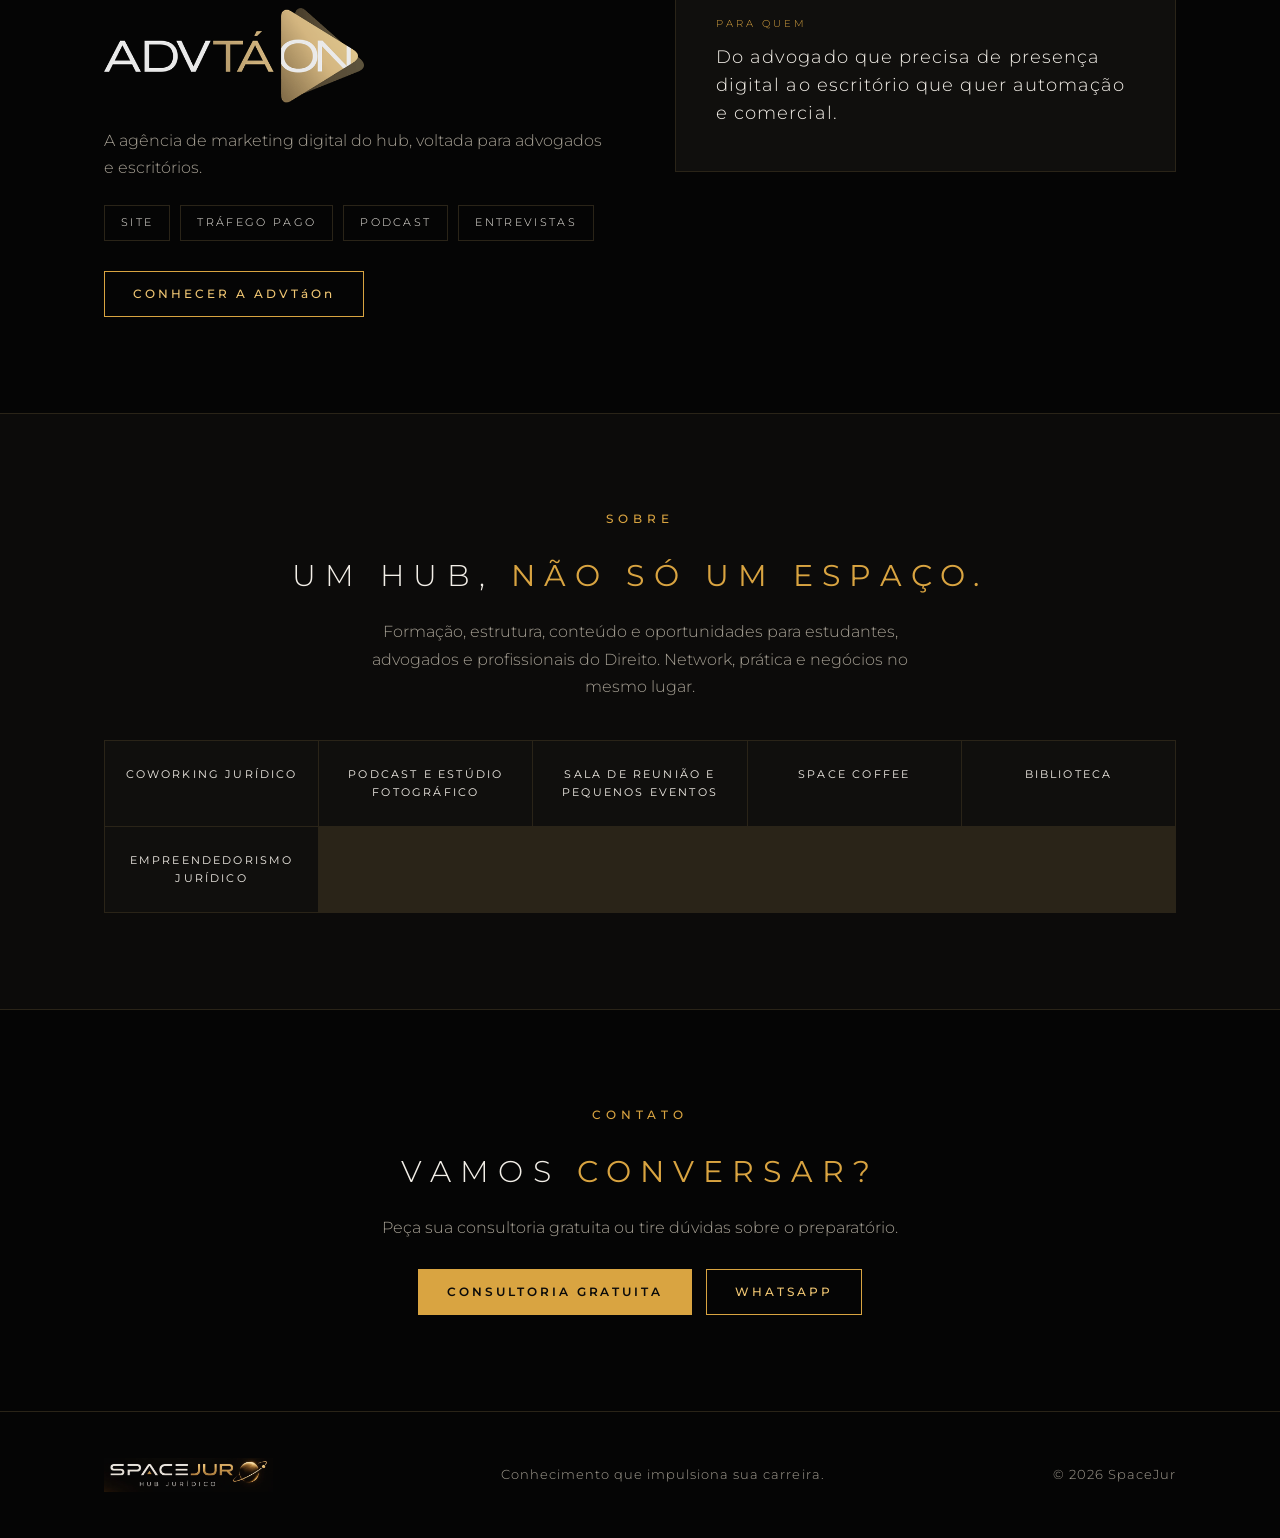
==== commit c310491f: "Usa o logo da ADVTáOn no título da seção de marketing Co-Authored-By: Claude Opus 5.5 (1M context) <" ====
--- a/index.html
+++ b/index.html
@@ -242,7 +242,7 @@
   <div class="wrap two">
     <div>
       <div class="eyebrow">Marketing Jurídico</div>
-      <h2 style="text-transform:none">ADV<b>TáOn</b></h2>
+      <h2 style="margin-bottom:24px"><img src="advtaon-logo.png" alt="ADVTáOn" width="480" height="175" style="display:block;width:min(260px,70%);height:auto"></h2>
       <p class="lead">A agência de marketing digital do hub, voltada para advogados e escritórios.</p>
       <div class="tags"><span>Site</span><span>Tráfego pago</span><span>Podcast</span><span>Entrevistas</span></div>
       <a href="https://advtaon.com" target="_blank" rel="noopener" class="btn"><span>Conhecer a <span style="text-transform:none">ADVTáOn</span></span></a>
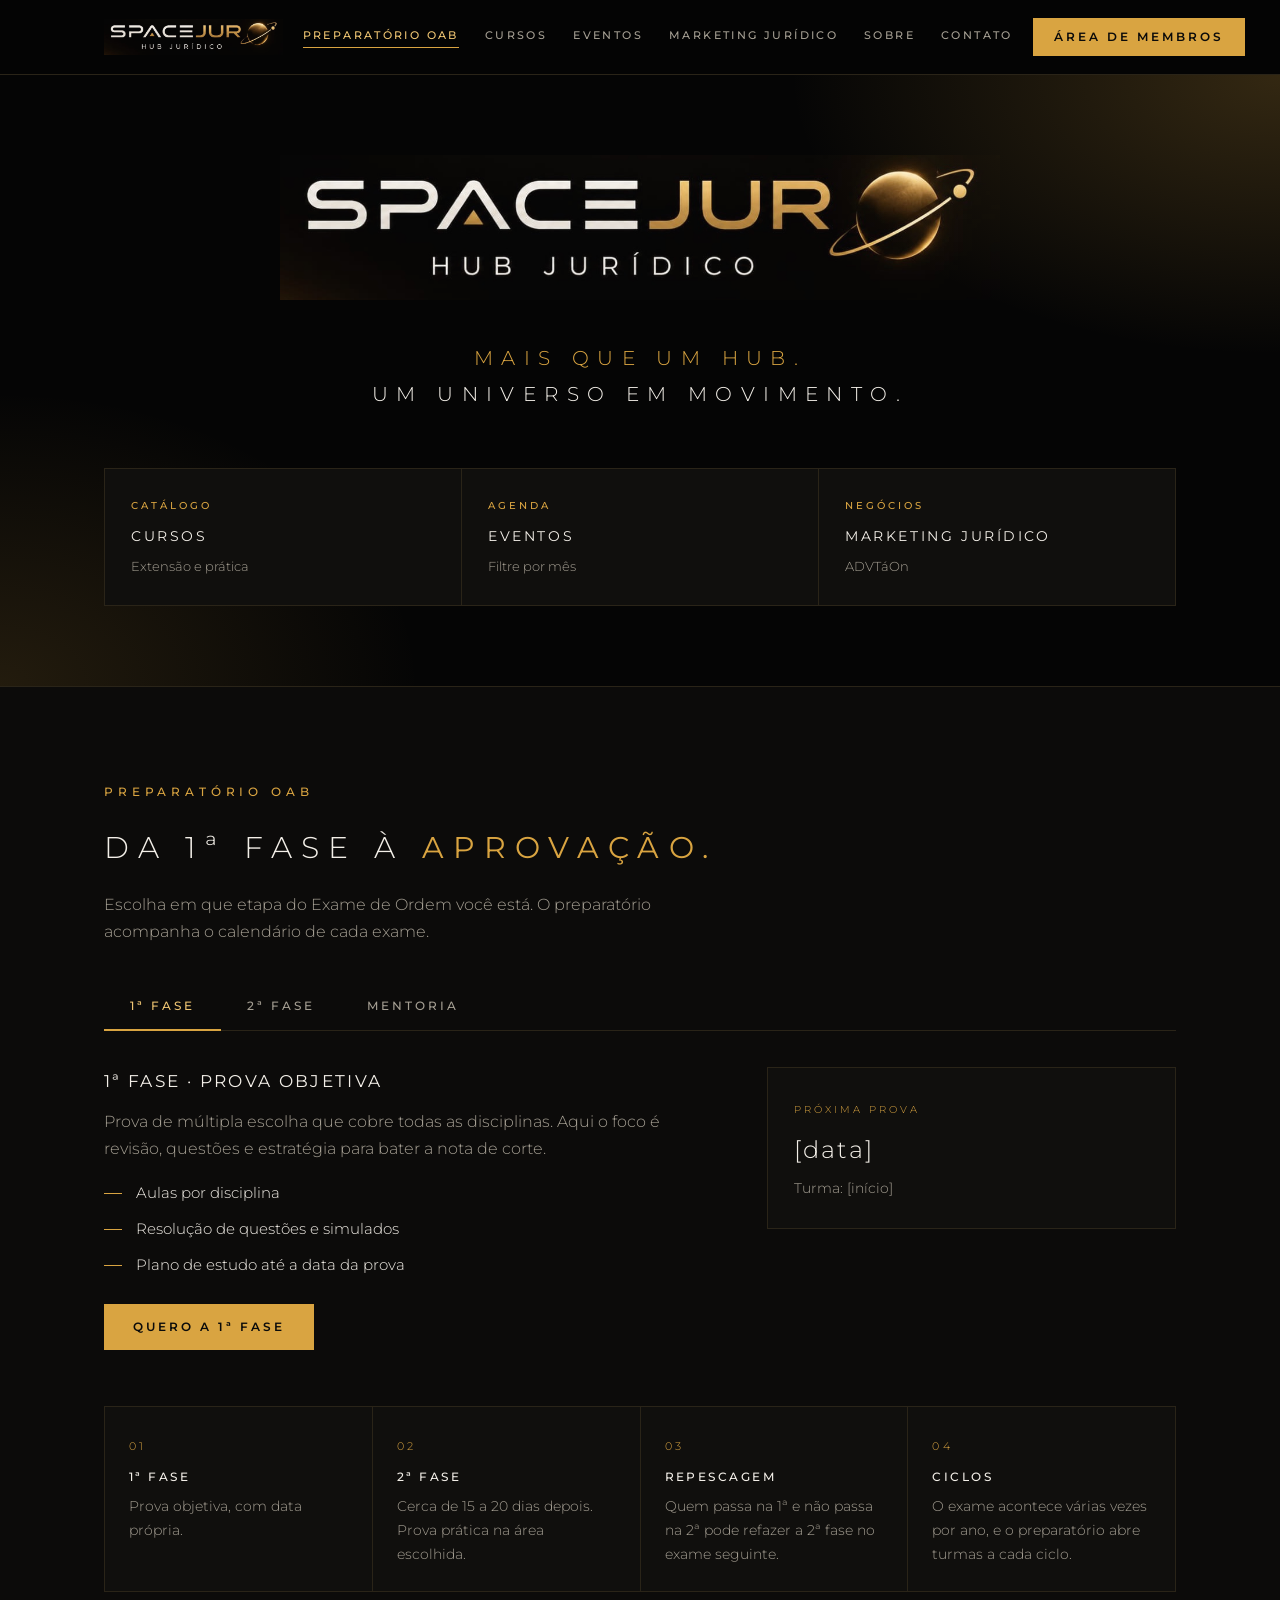
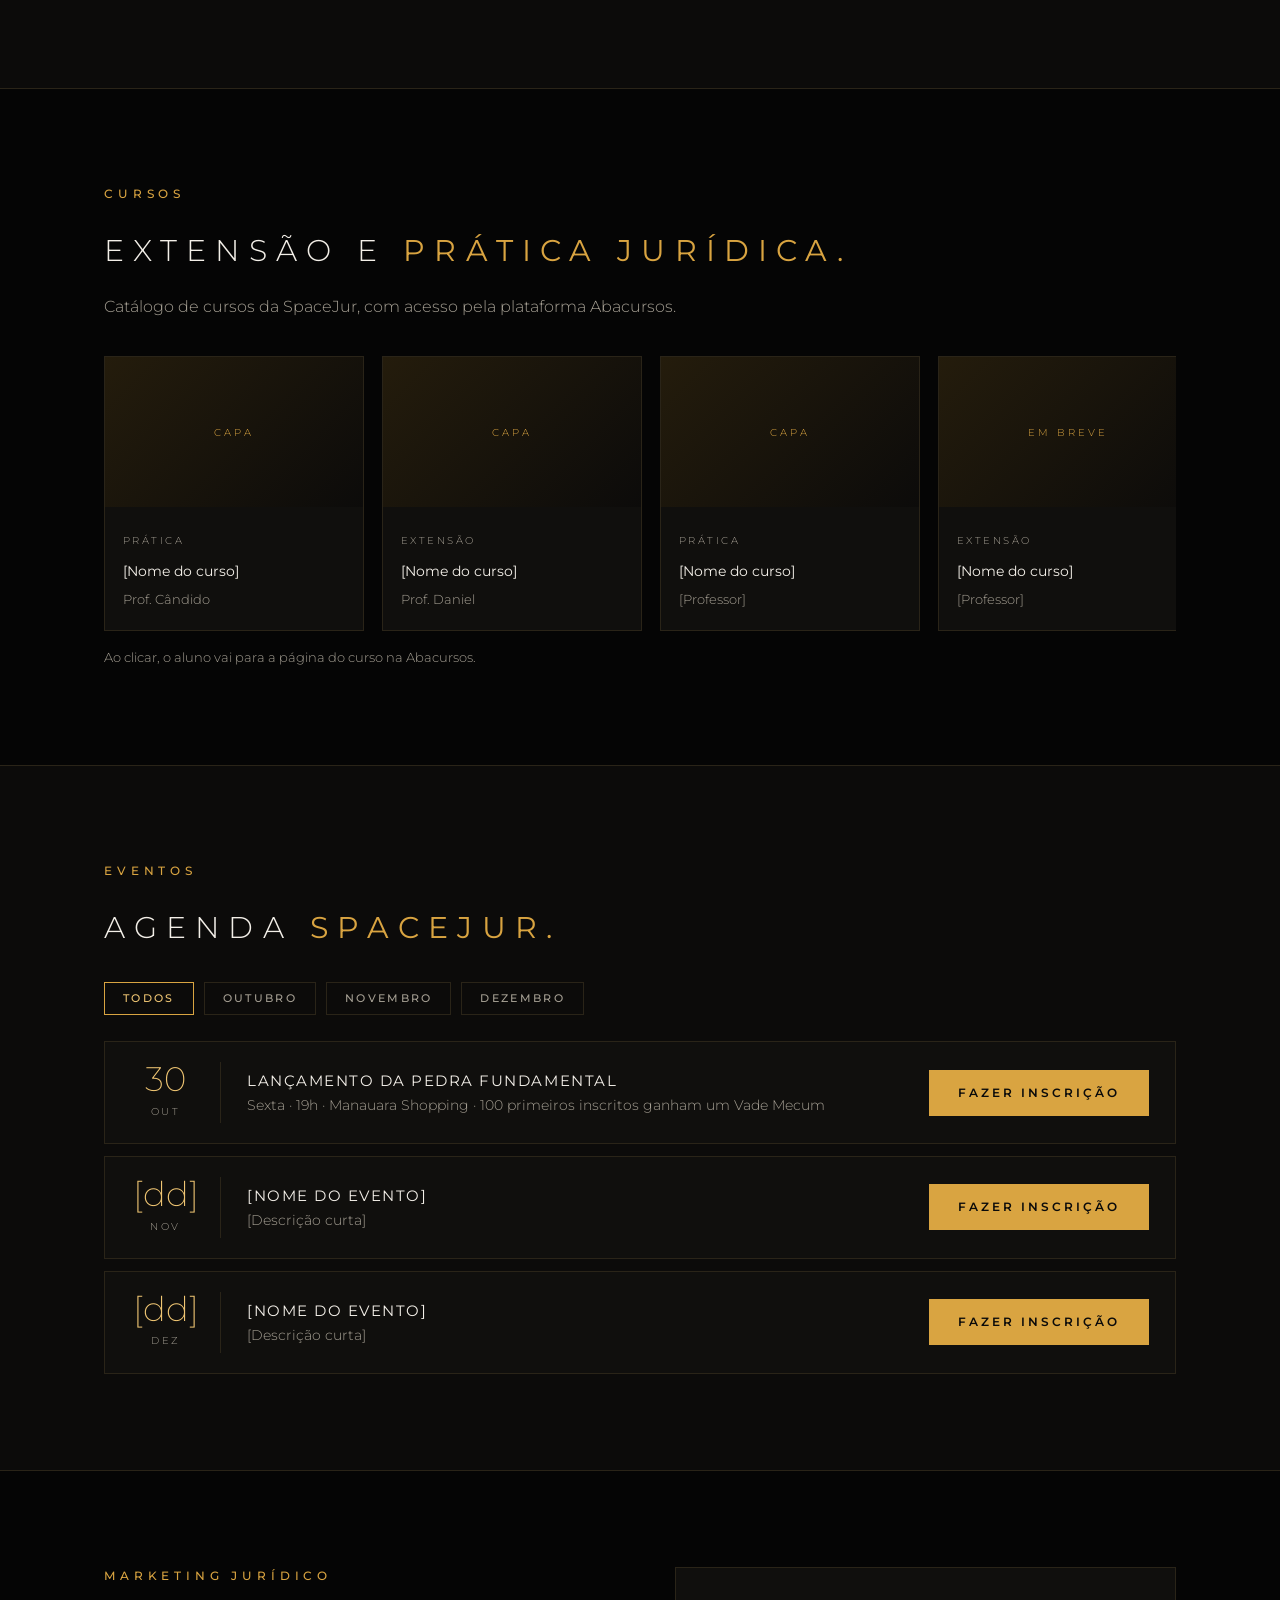
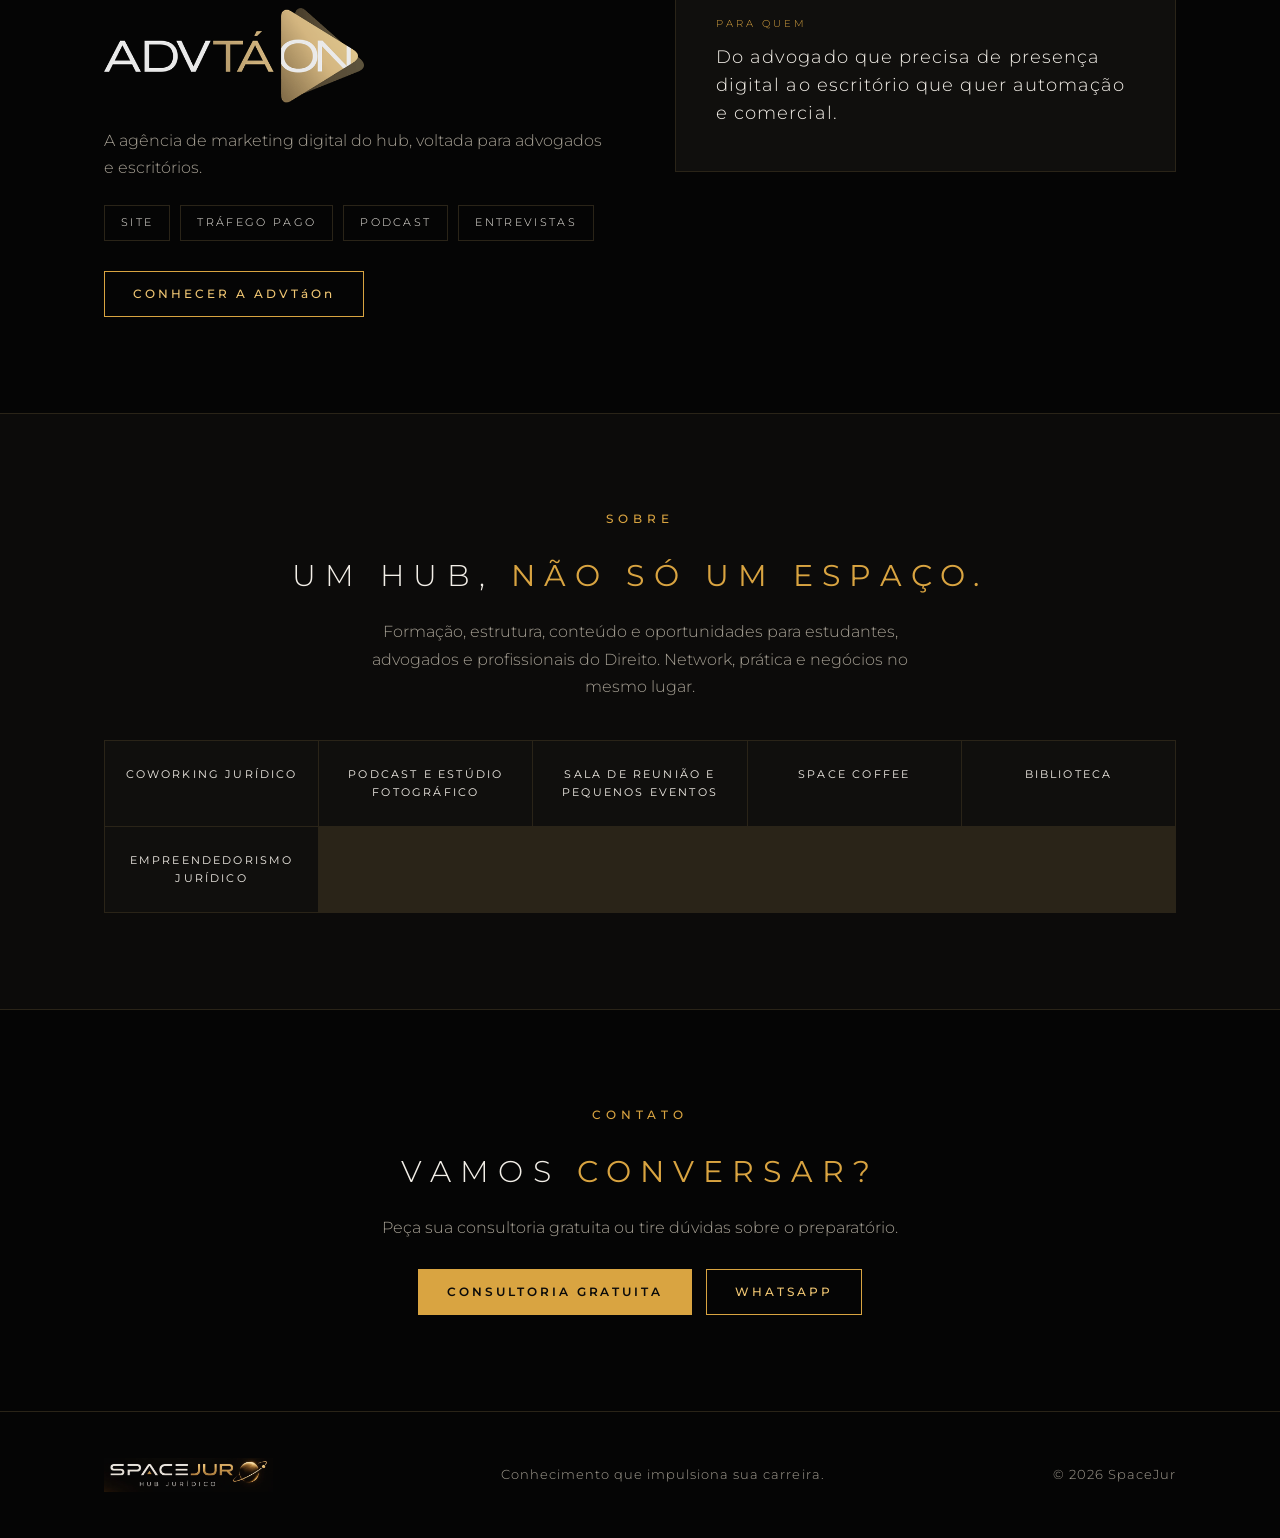
==== commit ed7d8cb4: "Troca Inscrever-se por Área de membros no cabeçalho O botão aponta para # até existir a área de memb" ====
--- a/index.html
+++ b/index.html
@@ -4,6 +4,9 @@
 <meta charset="utf-8">
 <meta name="viewport" content="width=device-width,initial-scale=1">
 <title>SpaceJur — Hub Jurídico</title>
+<link rel="icon" href="favicon.ico" sizes="any">
+<link rel="icon" type="image/png" sizes="32x32" href="favicon-32.png">
+<link rel="apple-touch-icon" href="apple-touch-icon.png">
 <link rel="preconnect" href="https://fonts.googleapis.com">
 <link href="https://fonts.googleapis.com/css2?family=Montserrat:wght@300;400;500;600;700&display=swap" rel="stylesheet">
 <style>
@@ -35,6 +38,10 @@
 .menu a:hover,.menu a.hl{color:var(--gold2)}
 .menu a.hl{border-bottom:1px solid var(--gold);padding-bottom:3px}
 @media(max-width:980px){.menu{display:none}}
+.menu a{white-space:nowrap}
+@media(max-width:1180px){.menu{gap:16px;letter-spacing:.14em}}
+@media(max-width:1060px){.menu{display:none}}
+@media(max-width:520px){.nav{gap:12px}.nav .logo{height:26px}.nav .btn{padding:10px 12px!important;letter-spacing:.14em;font-size:.64rem}}
 
 /* 1ª dobra */
 .hero{padding:0;background:
@@ -133,7 +140,7 @@
       <a href="#sobre">Sobre</a>
       <a href="#contato">Contato</a>
     </nav>
-    <a href="inscricao.html" class="btn solid" style="padding:11px 20px">Inscrever-se</a>
+    <a href="#" class="btn solid" style="padding:11px 20px;white-space:nowrap">Área de membros</a>
   </div>
 </header>
 
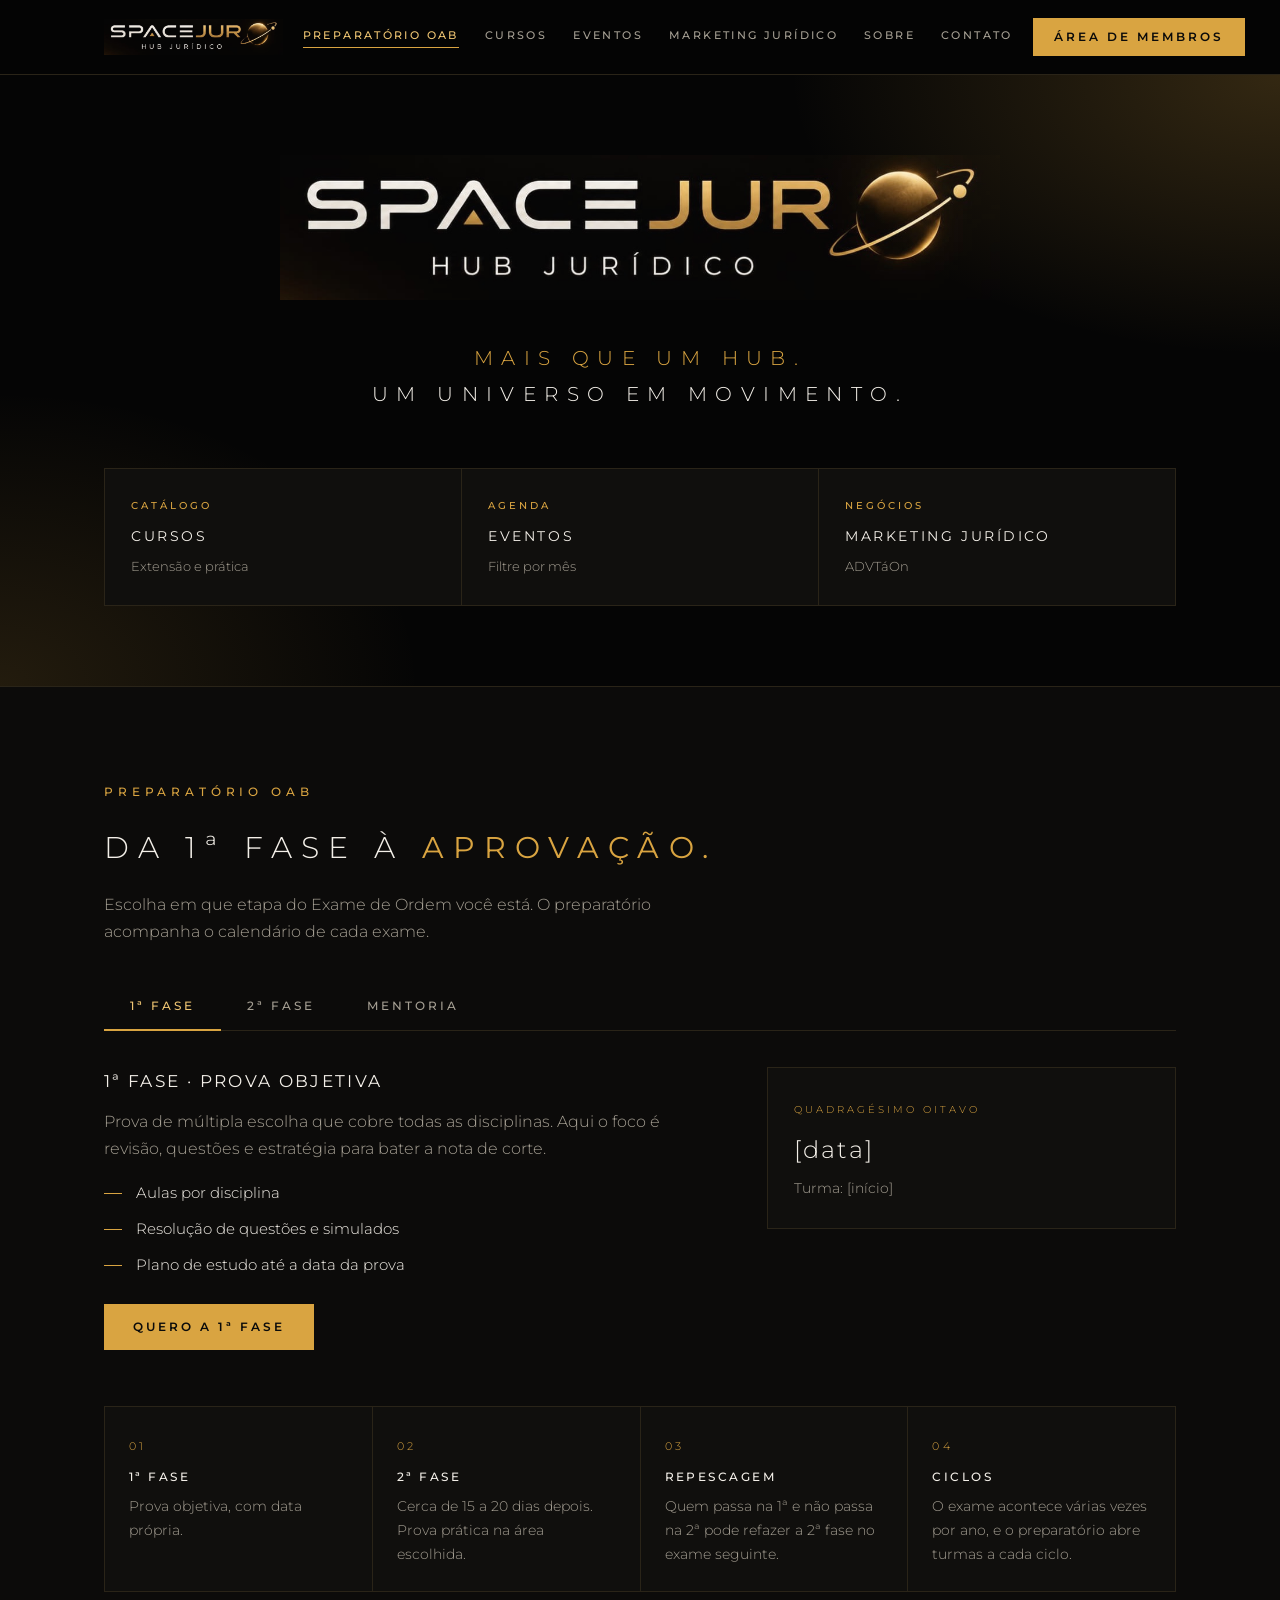
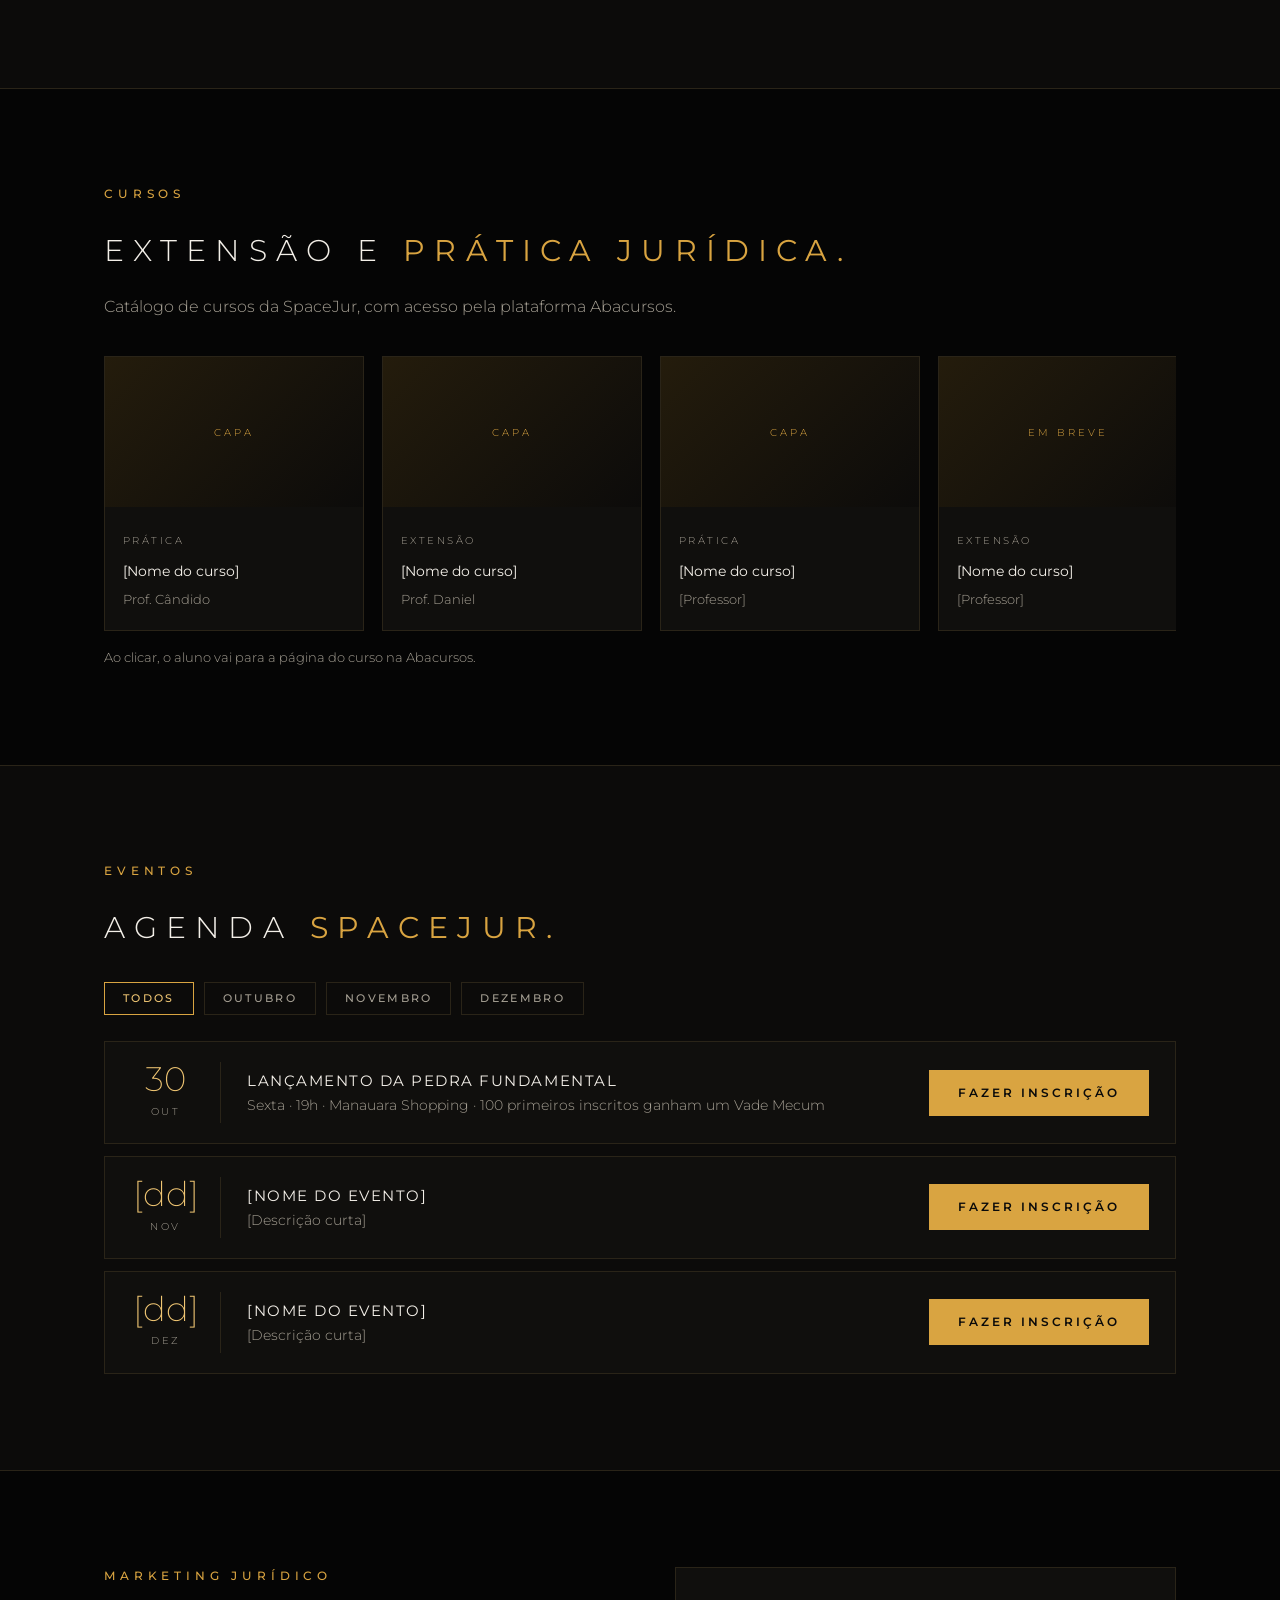
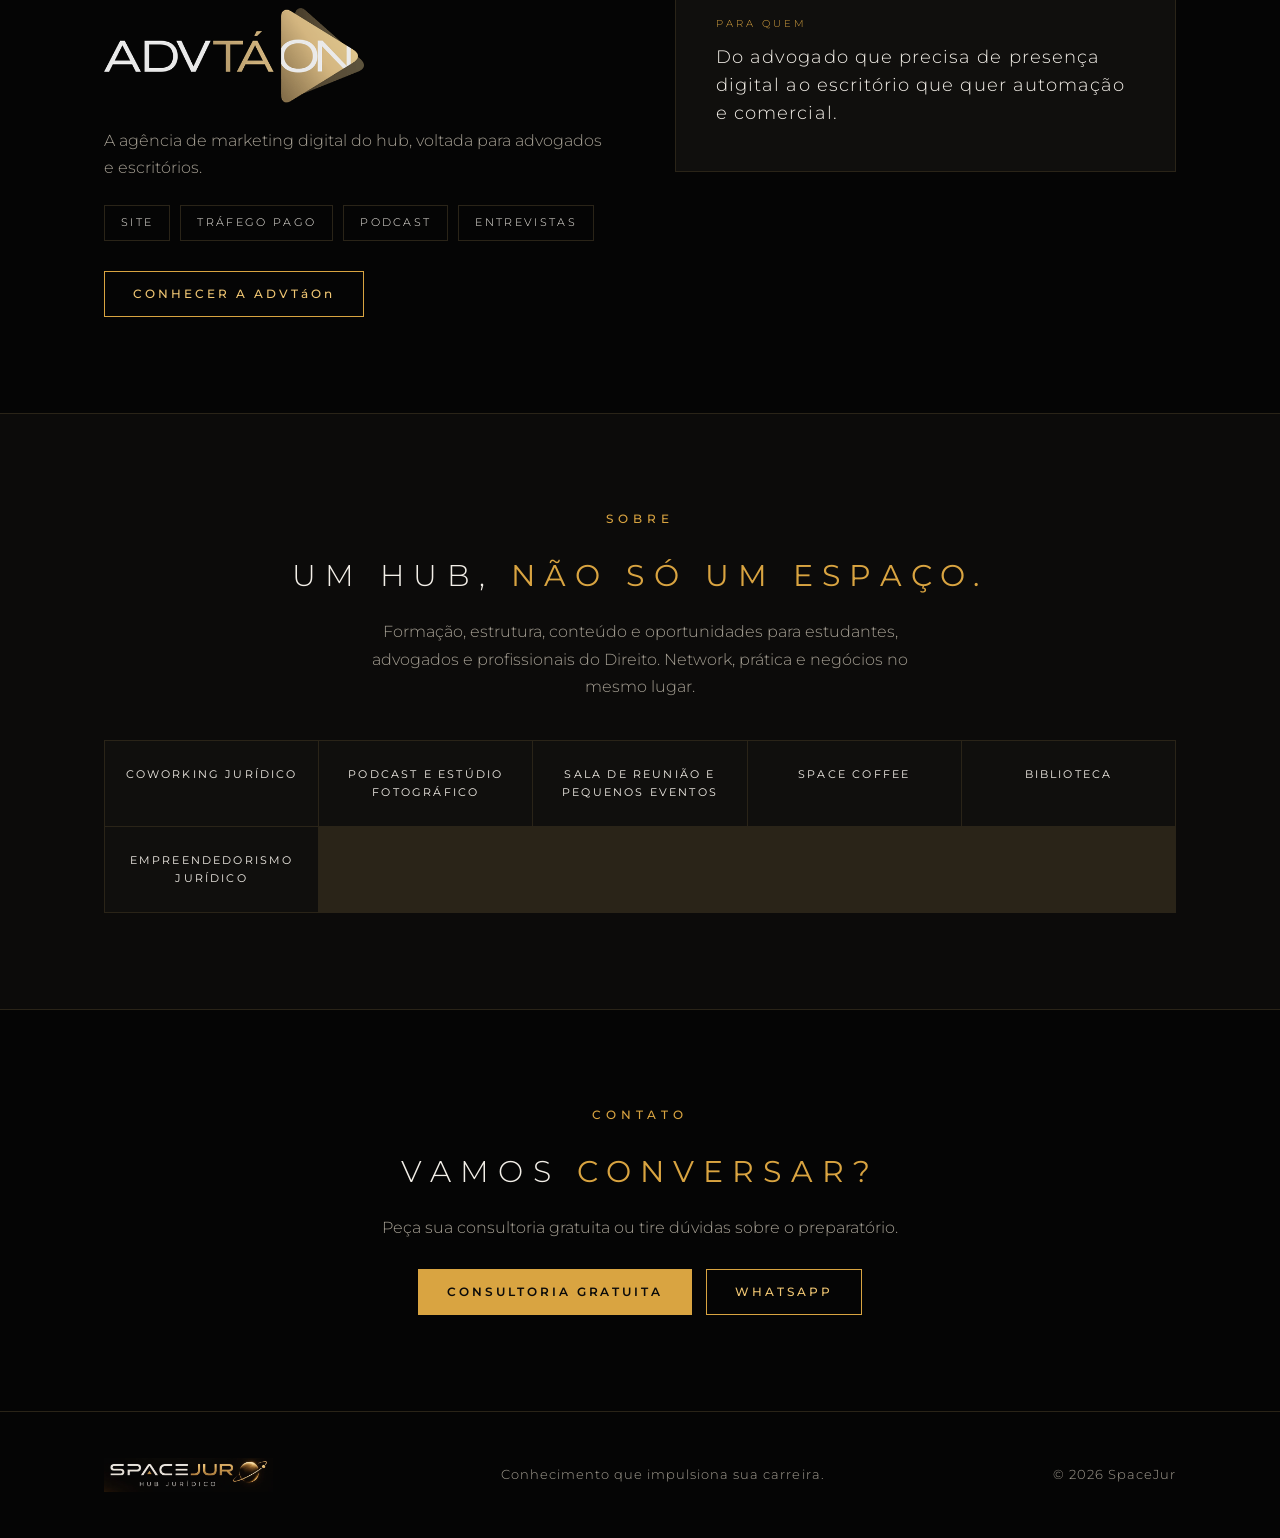
==== commit 684ab958: "Troca "Próxima prova" por "Quadragésimo oitavo" no Preparatório OAB Co-Authored-By: Claude Opus 5.5 " ====
--- a/index.html
+++ b/index.html
@@ -177,7 +177,7 @@
         <ul class="list"><li>Aulas por disciplina</li><li>Resolução de questões e simulados</li><li>Plano de estudo até a data da prova</li></ul>
         <a href="inscricao.html" class="btn solid">Quero a 1ª fase</a>
       </div>
-      <div class="box"><small>Próxima prova</small><b>[data]</b><span>Turma: [início]</span></div>
+      <div class="box"><small>Quadragésimo oitavo</small><b>[data]</b><span>Turma: [início]</span></div>
     </div>
 
     <div class="pane" id="p2">
@@ -187,7 +187,7 @@
         <ul class="list"><li>Turmas por área de escolha</li><li>Treino de peças e correção</li><li>Revisão final antes da prova</li></ul>
         <a href="inscricao.html" class="btn solid">Quero a 2ª fase</a>
       </div>
-      <div class="box"><small>Próxima prova</small><b>[data]</b><span>Turma: [início]</span></div>
+      <div class="box"><small>Quadragésimo oitavo</small><b>[data]</b><span>Turma: [início]</span></div>
     </div>
 
     <div class="pane" id="p3">
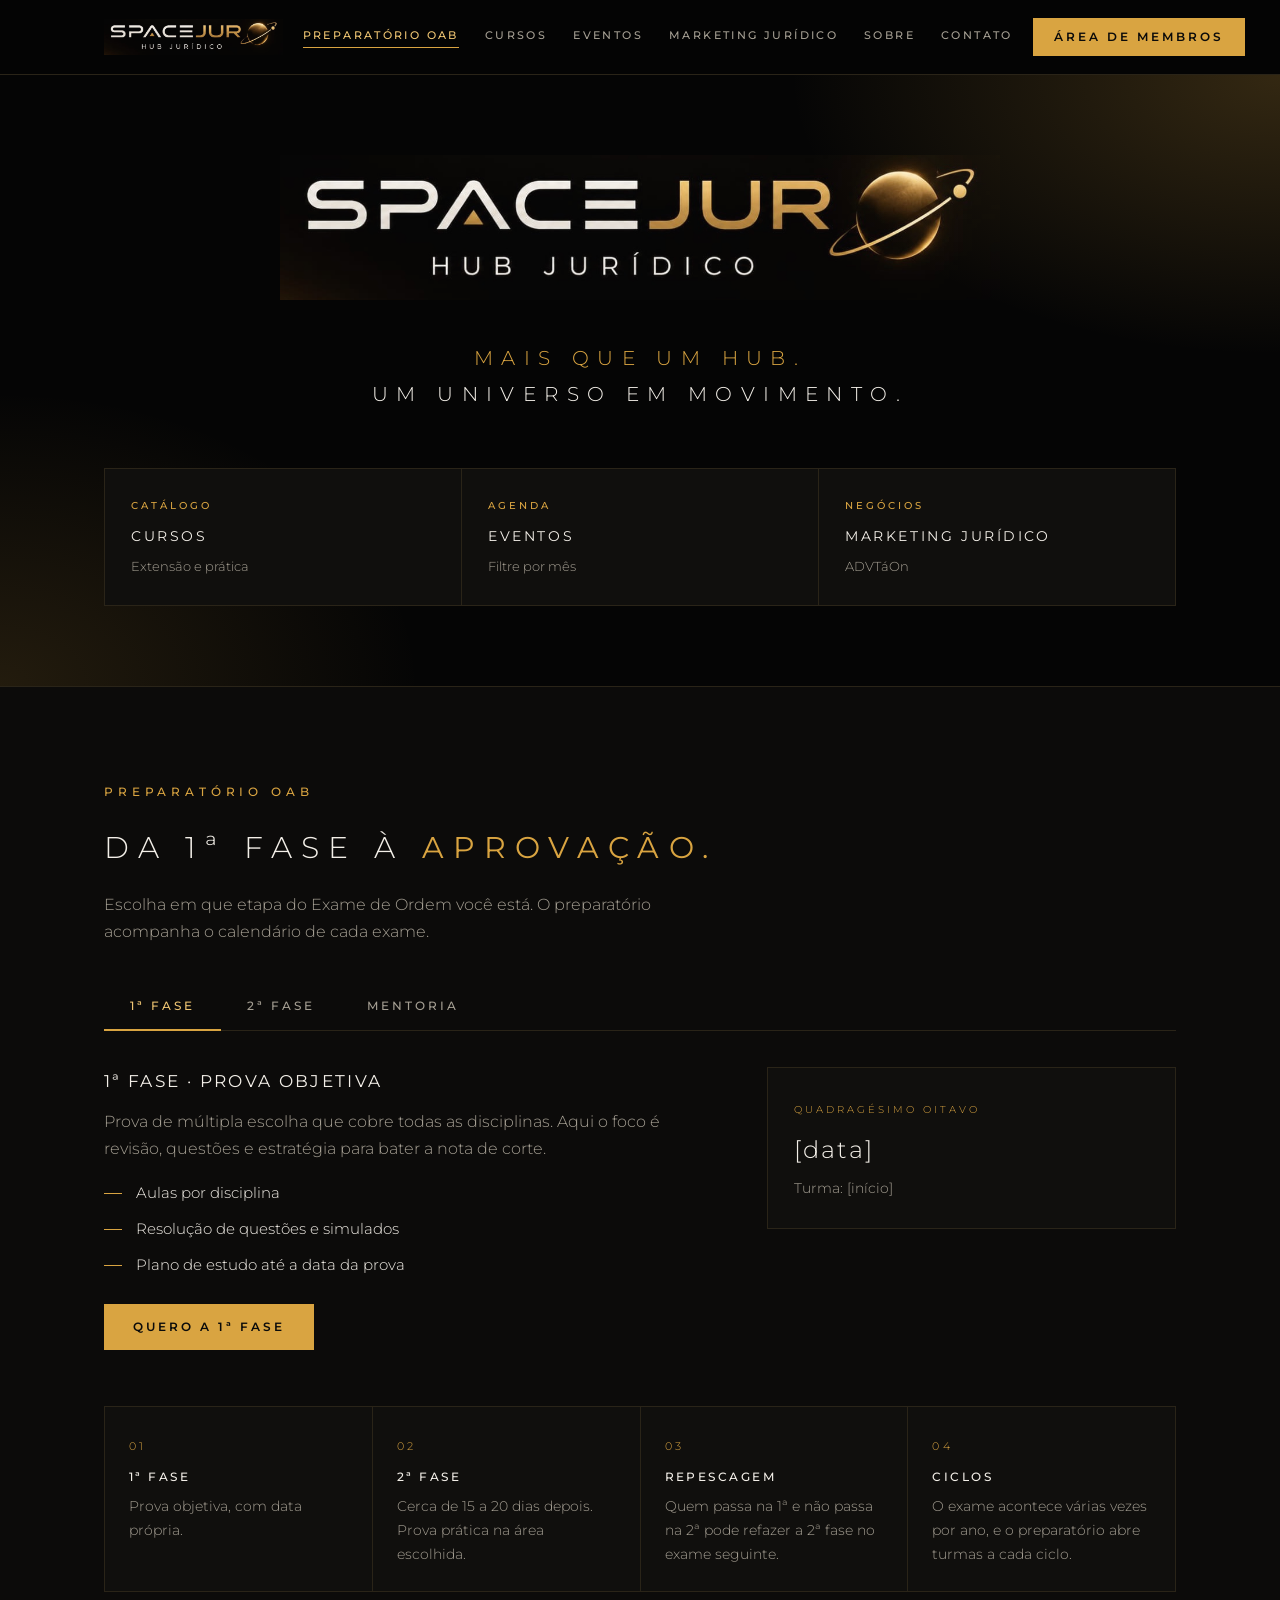
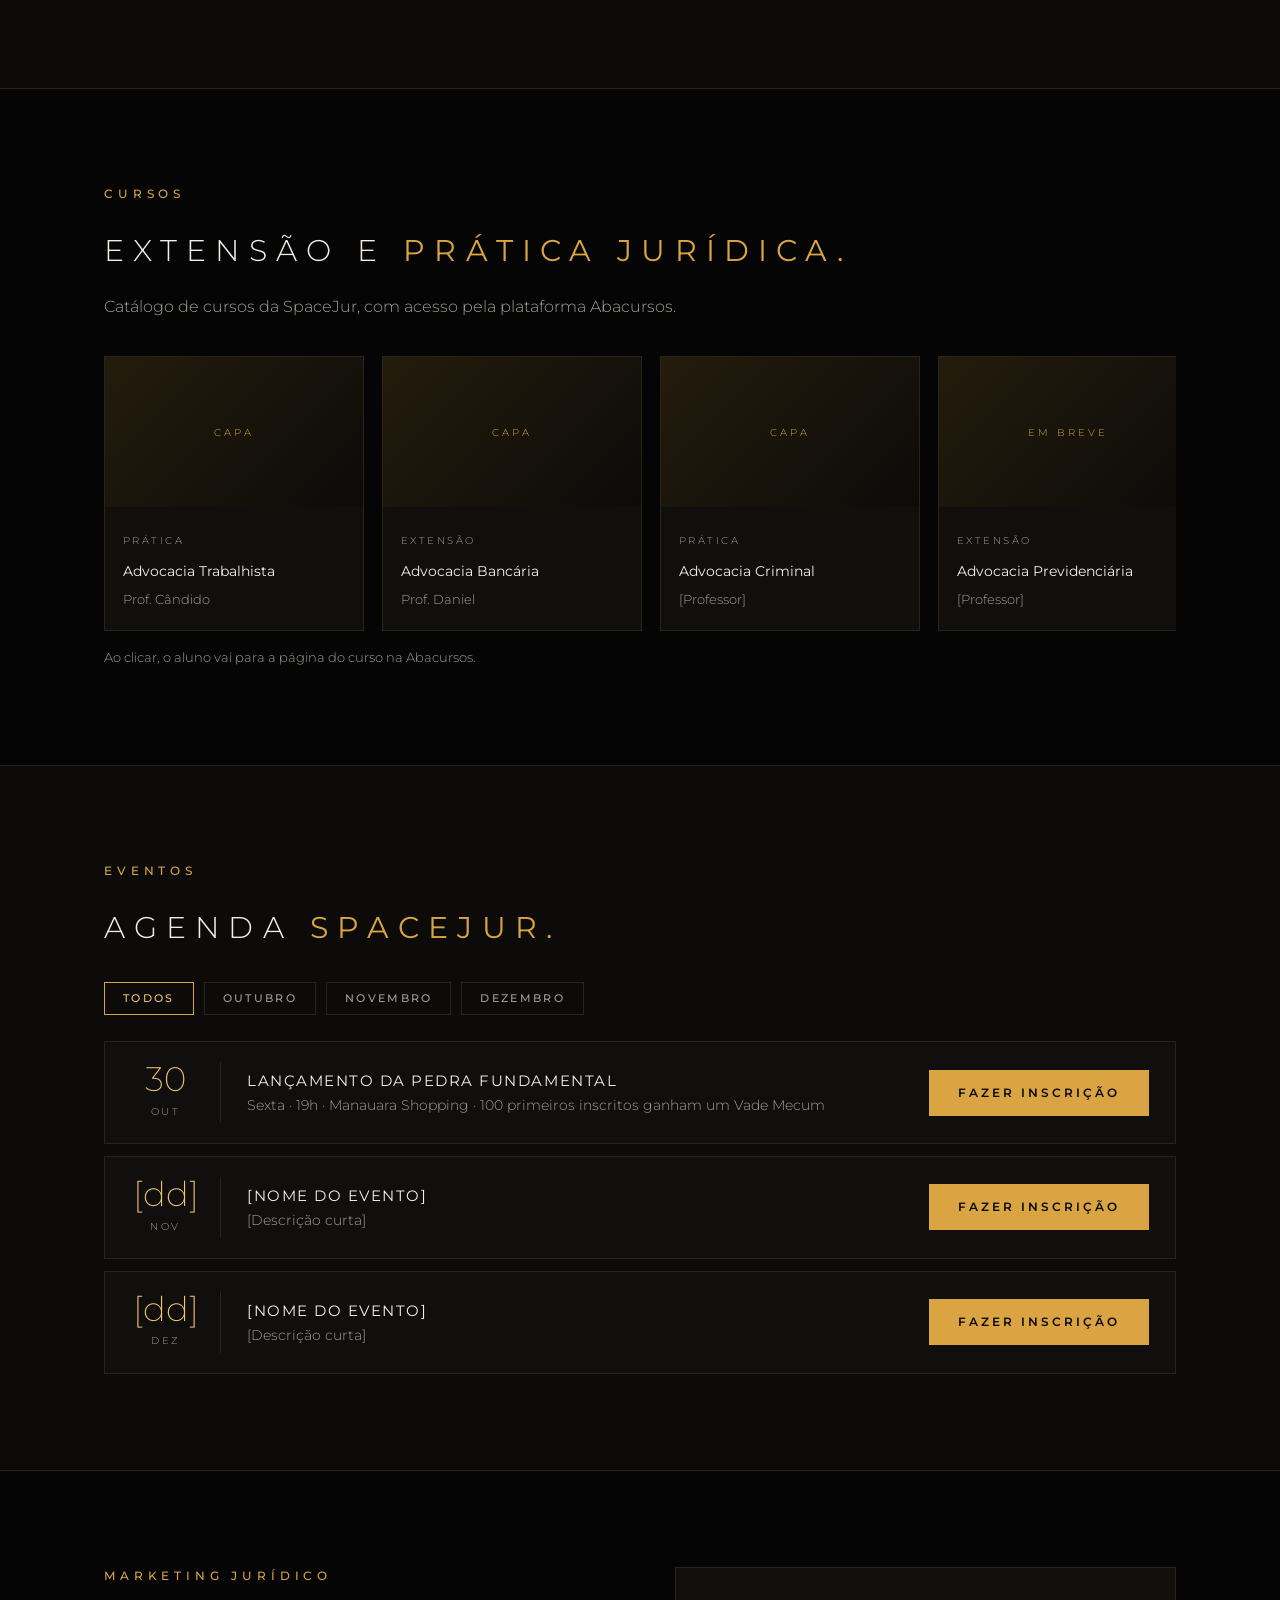
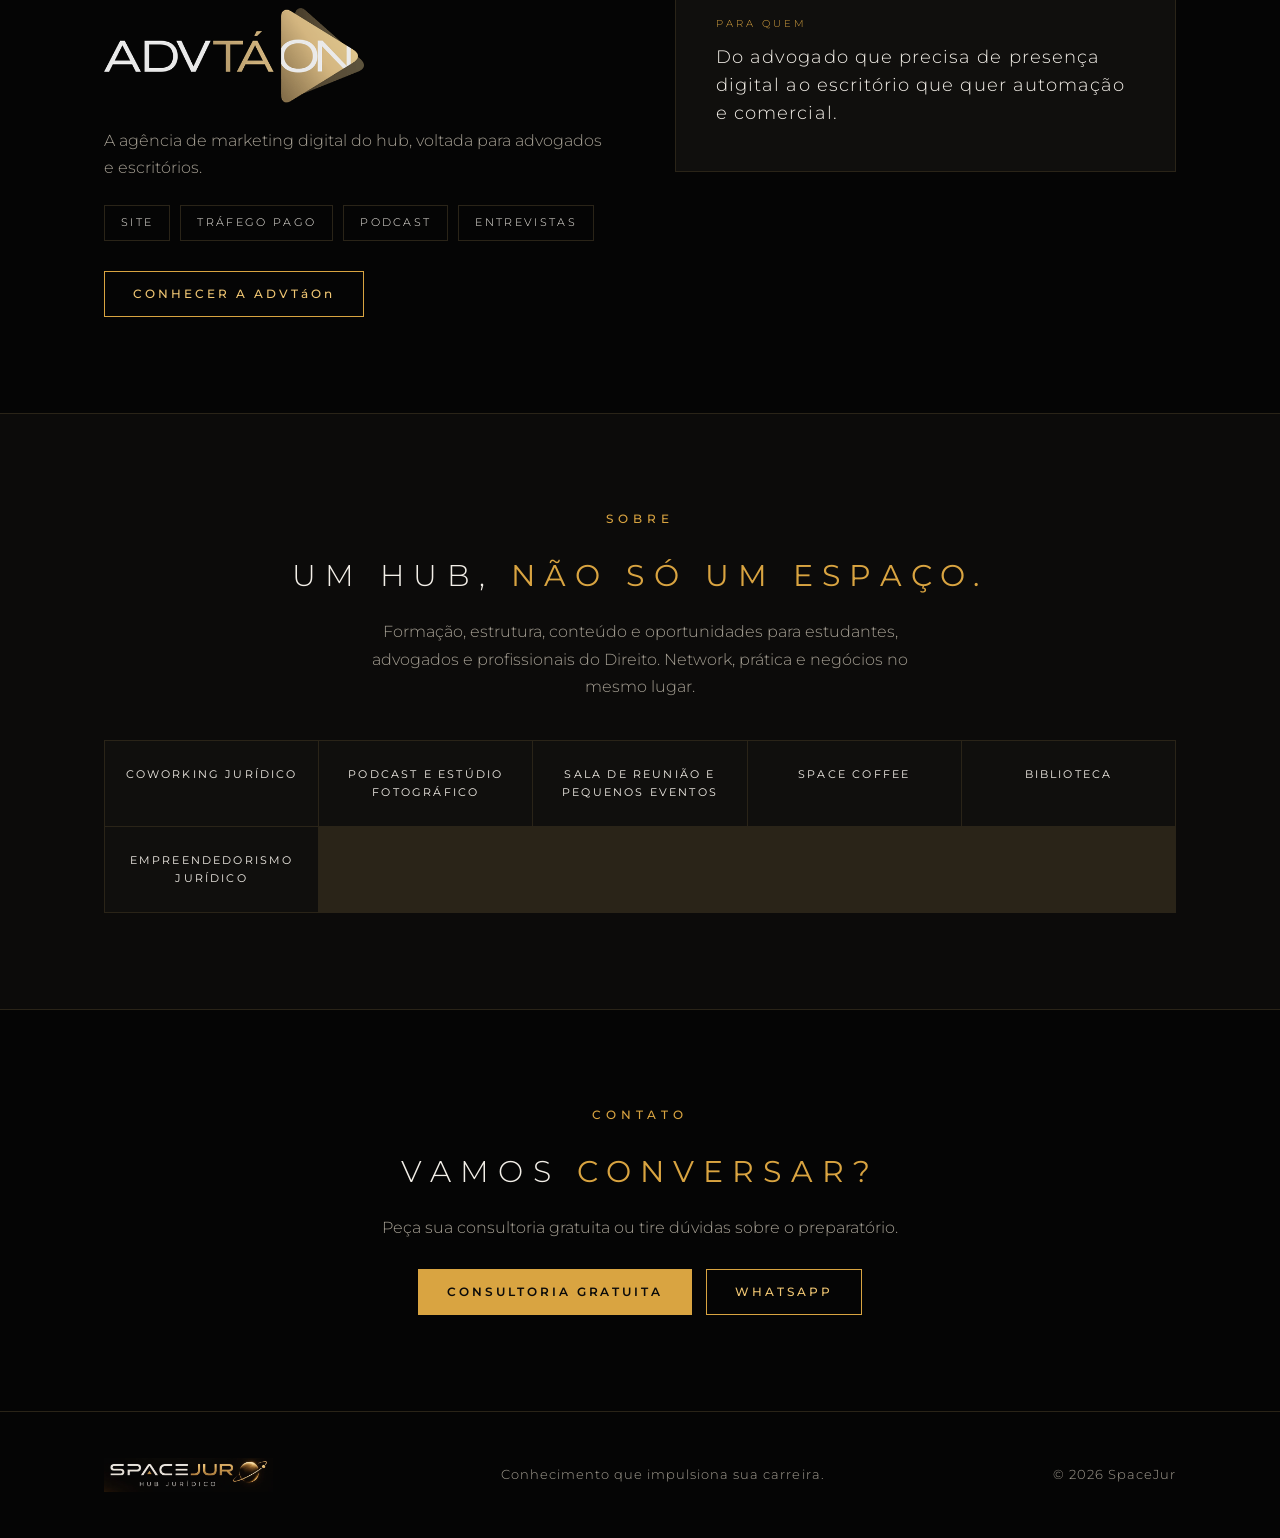
==== commit 077877a2: "Nomes dos cursos: Trabalhista, Bancária, Criminal e Previdenciária Co-Authored-By: Claude Opus 5.5 (" ====
--- a/index.html
+++ b/index.html
@@ -216,10 +216,10 @@
     <h2>Extensão e <b>prática jurídica.</b></h2>
     <p class="lead">Catálogo de cursos da SpaceJur, com acesso pela plataforma Abacursos.</p>
     <div class="rail">
-      <a href="#" class="course"><div class="cover">Capa</div><div class="in"><small>Prática</small><b>[Nome do curso]</b><span>Prof. Cândido</span></div></a>
-      <a href="#" class="course"><div class="cover">Capa</div><div class="in"><small>Extensão</small><b>[Nome do curso]</b><span>Prof. Daniel</span></div></a>
-      <a href="#" class="course"><div class="cover">Capa</div><div class="in"><small>Prática</small><b>[Nome do curso]</b><span>[Professor]</span></div></a>
-      <a href="#" class="course"><div class="cover">Em breve</div><div class="in"><small>Extensão</small><b>[Nome do curso]</b><span>[Professor]</span></div></a>
+      <a href="#" class="course"><div class="cover">Capa</div><div class="in"><small>Prática</small><b>Advocacia Trabalhista</b><span>Prof. Cândido</span></div></a>
+      <a href="#" class="course"><div class="cover">Capa</div><div class="in"><small>Extensão</small><b>Advocacia Bancária</b><span>Prof. Daniel</span></div></a>
+      <a href="#" class="course"><div class="cover">Capa</div><div class="in"><small>Prática</small><b>Advocacia Criminal</b><span>[Professor]</span></div></a>
+      <a href="#" class="course"><div class="cover">Em breve</div><div class="in"><small>Extensão</small><b>Advocacia Previdenciária</b><span>[Professor]</span></div></a>
     </div>
     <p class="note">Ao clicar, o aluno vai para a página do curso na Abacursos.</p>
   </div>
